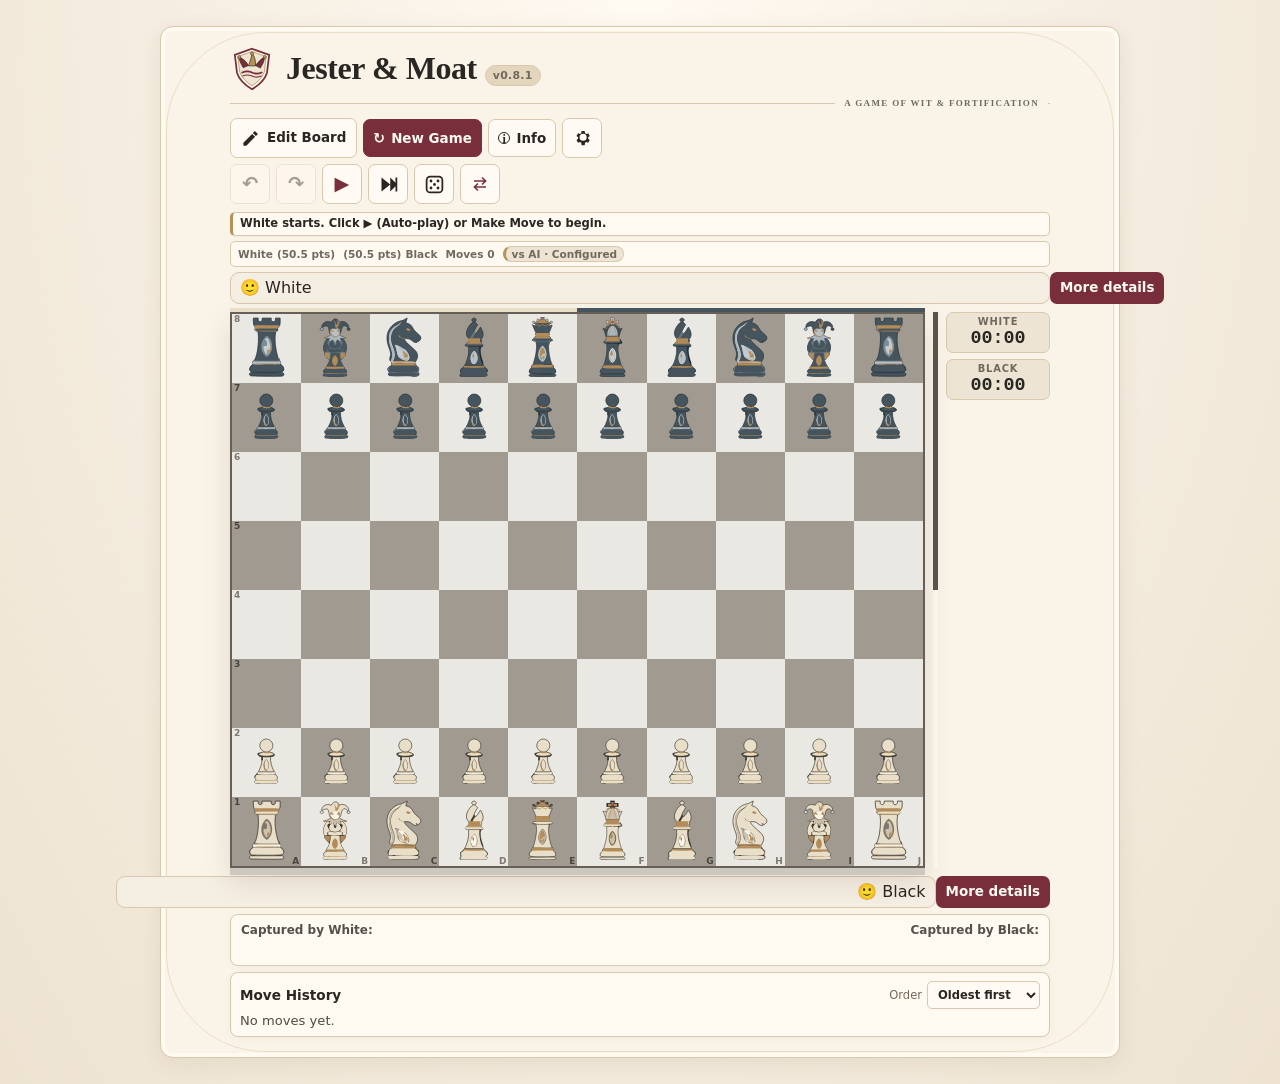
==== index.html @ f8cc6ab7 "Add Party Insight details dialog" ====
<!DOCTYPE html>
<html lang="en">
<head>
<meta charset="UTF-8">
<meta name="viewport" content="width=device-width, initial-scale=1">
<title>Jester & Moat — 10x8 Alpha 0.8.1</title>
<link rel="stylesheet" href="style.css">
<link rel="stylesheet" href="pieces.css">
<link rel="manifest" href="manifest.json">
<link rel="apple-touch-icon" href="apple-touch-icon.png">
<meta name="theme-color" content="#655749">
<style>
/* Mobile drawer/debug layout repair */
.options-drawer { box-sizing: border-box; min-width: 0; }
.options-drawer.open { display: flex; }
.options-drawer .drawer-section { min-width: 0; }
.options-drawer .section-header { min-height: 48px; gap: 8px; }
.options-drawer .section-title { min-width: 0; overflow-wrap: anywhere; }
.options-drawer .section-toggle { flex: 0 0 40px; width: 40px; height: 40px; font-size: 1.1rem; }
.options-drawer .section-content { min-width: 0; overflow: visible; }
.options-drawer .collapsible-section.collapsed .section-content { overflow: hidden; }
.debug-diagnostics-section .section-content { min-width: 0; }
.debug-panel { position: static !important; inset: auto !important; display: flex; flex-direction: column; width: 100%; max-width: 100%; max-height: none; box-sizing: border-box; margin-top: 8px; z-index: auto; }
.debug-panel[hidden] { display: none !important; }
.debug-header { display: flex; flex-wrap: wrap; align-items: center; gap: 8px; min-width: 0; }
.debug-title { flex: 1 1 100%; }
.debug-controls { display: grid; grid-template-columns: repeat(2, minmax(0, 1fr)); gap: 6px; width: 100%; }
.debug-btn { width: 100% !important; min-width: 0; min-height: 40px; height: auto; padding: 8px 10px; white-space: normal; overflow-wrap: anywhere; line-height: 1.2; }
.debug-log { box-sizing: border-box; width: 100%; max-height: 30vh; min-height: 100px; overflow: auto; }
@media (max-width: 768px) {
 .options-drawer { max-height: 72dvh; overflow-y: auto; overscroll-behavior: contain; }
 .options-drawer .collapsible-section:not(.collapsed) .section-content { max-height: none; }
 .debug-controls { grid-template-columns: 1fr; }
 .debug-title { flex-basis: 100%; }
}
</style>
</head>
<body>
<!-- PIECE-SPRITE:HOST — the seven <symbol>s are generated into pieces.svg by generate-piece-sprite.js and injected here before script.js runs. The single-file build inlines them into this div instead. -->
<div id="pieceSprite" aria-hidden="true"><!-- PIECE-SPRITE:INLINE --></div>
<div id="pieceFlatSprite" aria-hidden="true"><!-- PIECE-FLAT-SPRITE:INLINE --></div>
<div id="pieceMinimalSprite" aria-hidden="true"><!-- PIECE-MINIMAL-SPRITE:INLINE --></div>
<div class="app-shell">

<header class="top-header">
  <div class="brand">
    <svg class="game-logo" viewBox="0 0 100 100" role="img" aria-label="Jester and Moat emblem">
      <path d="M50 4 L89 18 L84 59 Q77 80 50 96 Q23 80 16 59 L11 18 Z" fill="#fffaf1" stroke="#792f3b" stroke-width="4"/>
      <path d="M50 10 L82 22 L78 57 Q70 76 50 88 Q30 76 22 57 L18 22 Z" fill="#f0e5d2" stroke="#b49353" stroke-width="1.8"/>
      <path d="M28 58 Q39 53 50 58 T72 58" fill="none" stroke="#792f3b" stroke-width="4" stroke-linecap="round"/>
      <path d="M29 66 Q39 61 50 66 T71 66" fill="none" stroke="#792f3b" stroke-width="2.5" stroke-linecap="round"/>
      <path d="M30 47 Q20 31 21 23 Q34 28 42 42 Z" fill="#792f3b" stroke="#292723" stroke-width="1.5"/>
      <path d="M42 43 Q50 21 50 15 Q59 24 58 43 Z" fill="#b49353" stroke="#292723" stroke-width="1.5"/>
      <path d="M58 42 Q68 28 79 23 Q78 35 69 48 Z" fill="#792f3b" stroke="#292723" stroke-width="1.5"/>
      <circle cx="21" cy="23" r="3.8" fill="#b49353" stroke="#292723" stroke-width="1"/>
      <circle cx="50" cy="15" r="3.8" fill="#b49353" stroke="#292723" stroke-width="1"/>
      <circle cx="79" cy="23" r="3.8" fill="#b49353" stroke="#292723" stroke-width="1"/>
    </svg>
    <h1>Jester & Moat <span class="version-tag">v0.8.1</span></h1>
  </div>
</header>

<div class="controls-section">
 <div class="controls-row">
  <button class="editor-btn" id="editorToggleBtn"><svg class="control-svg" viewBox="0 0 24 24" aria-hidden="true"><path d="M3 17.25V21h3.75L17.81 9.94l-3.75-3.75L3 17.25Zm17.71-10.04a1 1 0 0 0 0-1.41l-2.51-2.51a1 1 0 0 0-1.41 0l-1.83 1.83 3.75 3.75 2-1.66Z"/></svg> Edit Board</button>
  <button class="reset-btn" id="resetBtn"><span class="control-glyph" aria-hidden="true">↻</span> New Game</button>
  <button class="info-btn" id="infoToggleBtn"><span class="control-glyph info-glyph" aria-hidden="true">i</span> Info</button>
  <button class="options-btn icon-only-btn" id="optionsToggleBtn" title="Options" aria-label="Open options"><svg class="control-svg gear-icon" viewBox="0 0 24 24" aria-hidden="true"><path d="M19.14 12.94a7.5 7.5 0 0 0 0-1.88l2.03-1.58-2-3.46-2.39.96a7.35 7.35 0 0 0-1.63-.94L14.79 3h-4l-.36 3.04a7.35 7.35 0 0 0-1.63.94l-2.39-.96-2 3.46 2.03 1.58a7.5 7.5 0 0 0 0 1.88l-2.03 1.58 2 3.46 2.39-.96c.5.4 1.04.71 1.63.94L10.79 21h4l.36-3.04c.59-.23 1.13-.54 1.63-.94l2.39.96 2-3.46-2.03-1.58ZM12.79 15.5a4.5 4.5 0 1 1 0-9 4.5 4.5 0 0 1 0 9Z"/></svg></button>
 </div>
 <div class="controls-row">
  <button class="undo" id="undoBtn" title="Undo" aria-label="Undo move">↶</button>
  <button class="redo" id="redoBtn" title="Redo" aria-label="Redo move">↷</button>
  <button class="confirm-moat-btn" id="confirmMoatBtn" style="display:none;"><span class="control-glyph" aria-hidden="true">✓</span> Confirm Moat</button>
  <button class="auto-icon" id="autoBtn" title="Toggle Auto-Play" aria-label="Start auto-play">▶</button>
  <button class="step" id="stepBtn" title="Step" aria-label="Make one AI move"><svg class="control-svg" viewBox="0 0 24 24" aria-hidden="true"><path d="M4 4v16l10-8L4 4Zm10 0v16l8-8-8-8Zm8 0h-2v16h2V4Z"/></svg></button>
  <button class="random" id="randomBtn" title="Random Midgame" aria-label="Generate random midgame"><svg class="control-svg dice-icon" viewBox="0 0 24 24" aria-hidden="true"><rect x="3" y="3" width="18" height="18" rx="4" fill="none" stroke="currentColor" stroke-width="2"/><circle cx="8" cy="8" r="1.6"/><circle cx="16" cy="8" r="1.6"/><circle cx="12" cy="12" r="1.6"/><circle cx="8" cy="16" r="1.6"/><circle cx="16" cy="16" r="1.6"/></svg></button>
  <button class="side-switch-btn" id="sideSwitchBtn" title="Switch player side and board view" aria-label="Switch player side and board view">
    <svg viewBox="0 0 24 24" aria-hidden="true"><path d="M4 7h13l-3-3 1.4-1.4L21 8l-5.6 5.4L14 12l3-3H4V7Zm16 10H7l3 3-1.4 1.4L3 16l5.6-5.4L10 12l-3 3h13v2Z"/></svg>
  </button>
 </div>
</div>

<div class="status" id="status" aria-live="polite">Loading game…</div>

<!-- Evaluation Bar -->
<div class="eval-bar-container" id="evalBarContainer">
 <div class="eval-side-info" id="evalWhiteInfo">
   <span>White</span> <span id="whitePtsWrapper">(<span id="whiteBoardPoints">0 pts</span>)</span>
 </div>

 <div class="eval-side-info" id="evalBlackInfo" style="justify-content: flex-end;">
   <span id="blackPtsWrapper">(<span id="blackBoardPoints">0 pts</span>)</span> <span>Black</span>
 </div>
 <div class="move-count-summary" aria-live="polite">Moves <strong id="moveCounter">0</strong></div>
 <div class="game-mode-row" id="gameModeRow">
  <span class="game-mode-pill" id="gameModePill" aria-label="Current game mode">vs AI · Medium</span>
 </div>
</div>

<!-- Board Editor Toolbar -->
<div class="editor-panel" id="editorPanel">
 <div class="editor-section-title" style="color:var(--burgundy);font-weight:bold;margin-bottom:4px;">White Pieces:</div>
 <div class="editor-palette white-side" id="whitePalette">
  <button class="palette-btn white-piece" data-tool="w_k">♚</button>
  <button class="palette-btn white-piece" data-tool="w_q">♛</button>
  <button class="palette-btn white-piece" data-tool="w_r">♜</button>
  <button class="palette-btn white-piece" data-tool="w_b">♝</button>
  <button class="palette-btn white-piece" data-tool="w_n">♞</button>
  <button class="palette-btn white-piece" data-tool="w_p">♟</button>
  <button class="palette-btn white-piece" data-tool="w_j">🃏</button>
  <button class="palette-btn" data-tool="w_moat" style="font-size:0.75rem;font-weight:bold;background:#0284c7;color:#fff;">🌊 W-Moat</button>
 </div>
 <div class="editor-section-title" style="color:var(--burgundy);font-weight:bold;margin-top:6px;margin-bottom:4px;">Black Pieces:</div>
 <div class="editor-palette black-side" id="blackPalette">
  <button class="palette-btn black-piece" data-tool="b_k">♚</button>
  <button class="palette-btn black-piece" data-tool="b_q">♛</button>
  <button class="palette-btn black-piece" data-tool="b_r">♜</button>
  <button class="palette-btn black-piece" data-tool="b_b">♝</button>
  <button class="palette-btn black-piece" data-tool="b_n">♞</button>
  <button class="palette-btn black-piece" data-tool="b_p">♟</button>
  <button class="palette-btn black-piece" data-tool="b_j">🃏</button>
  <button class="palette-btn" data-tool="b_moat" style="font-size:0.75rem;font-weight:bold;background:#312e81;color:#fff;">🌊 B-Moat</button>
 </div>
 
 <div class="editor-clocks-row">
  <span class="editor-clocks-heading">Clocks (MM:SS):</span>
  <div class="editor-clock-setting">
   <label for="editorClockW">White:</label>
   <input type="text" id="editorClockW" class="editor-clock-input" placeholder="10:00">
  </div>
  <div class="editor-clock-setting">
   <label for="editorClockB">Black:</label>
   <input type="text" id="editorClockB" class="editor-clock-input" placeholder="10:00">
  </div>
 </div>

 <div class="editor-controls-row">
  <div>
   <button class="palette-btn tool-btn selected" id="eraserToolBtn" data-tool="eraser"><svg class="control-svg" viewBox="0 0 24 24" aria-hidden="true"><path d="m16.24 3.56 4.2 4.2a2 2 0 0 1 0 2.83l-8.49 8.48a2 2 0 0 1-2.82 0l-5.3-5.3a2 2 0 0 1 0-2.83l8.48-8.48a2 2 0 0 1 2.83 0ZM5.24 12.36l5.3 5.3 3.54-3.54-5.3-5.3-3.54 3.54ZM15.2 6.64l-4.99 4.99 5.3 5.3 4.99-4.99-5.3-5.3Z"/></svg> Eraser</button>
   <button class="options-btn" id="clearBoardBtn"><svg class="control-svg" viewBox="0 0 24 24" aria-hidden="true"><path d="m3 17.25 1.41-1.41 3.75 3.75L6.75 21H3v-3.75ZM20.71 5.04 18.96 3.3a1 1 0 0 0-1.41 0L8.4 12.45l5.3 5.3 7.01-7.01a4.03 4.03 0 0 0 0-5.7ZM6.99 13.86l-2.12 2.12 3.18 3.18h12.49v-2H9.29l-2.3-3.3Z"/></svg> Clear</button>
   <button class="options-btn" id="resetDefaultBoardBtn"><svg class="control-svg" viewBox="0 0 24 24" aria-hidden="true"><path d="M12 5V2L7.5 6.5 12 11V8a6 6 0 1 1-5.65 8H3.18A9 9 0 1 0 12 5Z"/></svg> Reset</button>
  </div>
  <div>
   <label style="font-size:0.8rem;font-weight:bold;">Side to move: </label>
   <select id="editorTurnSelect" style="padding:4px 8px;">
    <option value="w" selected>White</option>
    <option value="b">Black</option>
   </select>
   <button class="confirm-moat-btn" id="playPositionBtn" style="margin-left:6px;">▶ Play Position</button>
  </div>
 </div>
</div>

<div class="info-drawer" id="infoDrawer">
 <div class="drawer-section">
  <h3>📖 Rules & Moat</h3>
  <p>After 4 moves each, White and Black place their 1x3 moats in sequence. Sliding pieces stop at the moat, knights jump over. 2 opponent pieces destroy the moat. Re-deploying a moat is available on promotion if destroyed!</p>
 </div>
 <div class="drawer-section controls-guide">
  <h3>Controls Guide</h3>
  <dl class="control-legend">
   <div><dt><span class="legend-glyph" aria-hidden="true">↶</span></dt><dd>Undo the last move</dd></div>
   <div><dt><span class="legend-glyph" aria-hidden="true">✓</span></dt><dd>Confirm moat placement (when prompted)</dd></div>
   <div><dt><span class="legend-glyph" aria-hidden="true">↷</span></dt><dd>Redo an undone move</dd></div>
   <div><dt><span class="legend-glyph" aria-hidden="true">▶ / Ⅱ</span></dt><dd>Start or pause auto-play</dd></div>
   <div><dt><svg class="legend-svg" viewBox="0 0 24 24" aria-hidden="true"><path d="M4 4v16l10-8L4 4Zm10 0v16l8-8-8-8Zm8 0h-2v16h2V4Z"/></svg></dt><dd>Make one AI move</dd></div>
   <div><dt><svg class="legend-svg" viewBox="0 0 24 24" aria-hidden="true"><rect x="3" y="3" width="18" height="18" rx="4" fill="none" stroke="currentColor" stroke-width="2"/><circle cx="8" cy="8" r="1.6"/><circle cx="16" cy="8" r="1.6"/><circle cx="12" cy="12" r="1.6"/><circle cx="8" cy="16" r="1.6"/><circle cx="16" cy="16" r="1.6"/></svg></dt><dd>Generate a random midgame position</dd></div>
   <div><dt><span class="legend-glyph" aria-hidden="true">⇄</span></dt><dd>Switch player side and board view</dd></div>
   <div><dt><svg class="legend-svg" viewBox="0 0 24 24" aria-hidden="true"><path d="M19.14 12.94a7.5 7.5 0 0 0 0-1.88l2.03-1.58-2-3.46-2.39.96a7.35 7.35 0 0 0-1.63-.94L14.79 3h-4l-.36 3.04a7.35 7.35 0 0 0-1.63.94l-2.39-.96-2 3.46 2.03 1.58a7.5 7.5 0 0 0 0 1.88l-2.03 1.58 2 3.46 2.39-.96c.5.4 1.04.71 1.63.94L10.79 21h4l.36-3.04c.59-.23 1.13-.54 1.63-.94l2.39.96 2-3.46-2.03-1.58ZM12.79 15.5a4.5 4.5 0 1 1 0-9 4.5 4.5 0 0 1 0 9Z"/></svg></dt><dd>Open game options</dd></div>
   <div><dt><span class="legend-glyph" aria-hidden="true">✎</span></dt><dd>Open the board editor</dd></div>
   <div><dt><span class="legend-glyph" aria-hidden="true">↻</span></dt><dd>Start a new game</dd></div>
   <div><dt><span class="legend-glyph info-glyph" aria-hidden="true">i</span></dt><dd>Open this information panel</dd></div>
  </dl>
 </div>
 <div class="drawer-section">
  <h3><svg class="save-load-heading-icon" style="display:inline-block;width:1em;height:1em;vertical-align:-0.12em;" viewBox="0 0 24 24" aria-hidden="true" focusable="false"><path d="M5 3.75h12.5L21 7.25v13H3v-16.5h2Z" fill="none" stroke="currentColor" stroke-width="1.8" stroke-linejoin="round"/><path d="M7 4v5h10V4M7 20v-7h10v7" fill="none" stroke="currentColor" stroke-width="1.8" stroke-linejoin="round"/></svg> Save / Load Game (JSON)</h3>
  <div class="save-box">
   <div class="btn-group" style="display:flex;gap:8px;margin-top:6px;">
    <button class="file-btn" id="exportFileBtn"><svg class="control-svg" viewBox="0 0 24 24" aria-hidden="true"><path d="M5 20h14v-2H5v2ZM11 3v10.17l-3.59-3.58L6 11l6 6 6-6-1.41-1.41L13 13.17V3h-2Z"/></svg> Save to File (.json)</button>
    <button class="file-btn" id="importFileBtn"><svg class="control-svg" viewBox="0 0 24 24" aria-hidden="true"><path d="M5 20h14v-2H5v2ZM11 17V6.83L7.41 10.4 6 9l6-6 6 6-1.41 1.41L13 6.83V17h-2Z"/></svg> Load from File</button>
    <input type="file" id="fileInput" accept=".json" style="display:none;">
   </div>
  </div>
 </div>
 <div class="drawer-footer">
  Jester & Moat Chess Variant (10x8) ver. Alpha 0.8.1<br>
  © 2026 Mikael Lagersson (MIT License)
 </div>
</div>

<div class="options-drawer" id="optionsDrawer">
 <div class="drawer-section collapsible-section" data-section="game">
  <div class="section-header">
    <span class="section-title">Game</span>
    <button class="section-toggle" aria-label="Toggle Game section">▾</button>
  </div>
  <div class="section-content">
   <div class="drawer-row">
    <label>Game Mode:</label>
    <select id="modeSelect">
     <option value="pvp">2 Players (Pass & Play)</option>
     <option value="ai" selected>VS AI (uses engine settings)</option>
     <option value="ai_vs_ai">AI vs AI (Simulation)</option>
     <option value="ai_easy" hidden>Legacy VS AI Easy</option>
     <option value="ai_medium" hidden>Legacy VS AI Medium</option>
     <option value="ai_hard" hidden>Legacy VS AI Hard</option>
    </select>
   </div>
   <div class="drawer-row">
    <label>Player Side:</label>
    <select id="playerSideSelect">
     <option value="white" selected>White (Play as White)</option>
     <option value="black">Black (Play as Black)</option>
     <option value="random">Random Side</option>
    </select>
   </div>
   <div class="drawer-row">
    <label>Clock Setting:</label>
    <select id="timeSelect">
     <option value="0" selected>Clock: Untimed</option>
     <option value="180">Clock: 3 min (Blitz)</option>
     <option value="300">Clock: 5 min (Blitz)</option>
     <option value="600">Clock: 10 min (Rapid)</option>
    </select>
   </div>
   <div class="drawer-row">
    <label>Jester Starting Position:</label>
    <select id="jesterPosSelect">
     <option value="edges">Jester on B/I (Flanks)</option>
     <option value="center">Jester on D/G (Center)</option>
    </select>
   </div>
   <div class="drawer-row">
    <label>Auto-Play Speed:</label>
    <select id="speedSelect">
     <option value="3000">Speed: 3.0s (Very Slow)</option>
     <option value="2000">Speed: 2.0s (Slow)</option>
     <option value="1000">Speed: 1.0s (Normal)</option>
     <option value="500" selected>Speed: 0.5s (Fast)</option>
     <option value="250">Speed: 0.25s (Very Fast)</option>
     <option value="100">Speed: 0.1s (Turbo)</option>
    </select>
   </div>
  </div>
 </div>
 <div class="drawer-section collapsible-section" data-section="ai" id="aiEngineSection">
   <div class="section-header">
     <span class="section-title">AI Engines</span>
     <button class="section-toggle" aria-label="Toggle AI Engines section">▾</button>
   </div>
   <div class="section-content">
    <div class="engine-preset-controls">
     <label for="enginePresetSelect">Starting preset:</label>
     <select id="enginePresetSelect">
      <option value="balanced">Balanced · MinMax Medium</option>
      <option value="easy">Easy · MinMax Easy</option>
      <option value="hard">Hard · MinMax Hard</option>
     </select>
     <button type="button" id="applyEnginePresetBtn">Apply preset</button>
     <button type="button" id="resetEngineConfigBtn">Reset defaults</button>
     <small id="enginePresetStatus" aria-live="polite">Balanced · MinMax Medium</small>
    </div>
    <p class="engine-config-help">Choose an engine and strength independently for each side and phase. Advanced settings override the selected strength.</p>
    <div id="engineAssignments" class="engine-config-grid" aria-label="Engine assignments by side and phase"></div>
   </div>
  </div>
  <div class="drawer-section collapsible-section" data-section="display">
  <div class="section-header">
    <span class="section-title">Display</span>
    <button class="section-toggle" aria-label="Toggle Display section">▾</button>
  </div>
  <div class="section-content">
   <div class="drawer-row">
    <label>Eval & Score Display:</label>
    <select id="uiDisplaySelect">
     <option value="full" selected>Full (Clocks, Bar, Name & Pts)</option>
     <option value="bar_pts">Compact (Bar, Name & Pts / No Clocks)</option>
     <option value="bar_only">Minimal Bar Only (No Text)</option>
     <option value="clocks_only">Clocks Only (No Eval Bar)</option>
     <option value="hidden">Hidden All</option>
    </select>
   </div>
   <div class="drawer-row">
    <label for="showModeIndicatorToggle">Show game mode pill:</label>
    <input type="checkbox" id="showModeIndicatorToggle" checked style="width:18px;height:18px;accent-color:var(--burgundy);">
   </div>
   <div class="drawer-row">
    <label for="partyInsightVisibilitySelect">AI side tabs:</label>
    <select id="partyInsightVisibilitySelect">
     <option value="both" selected>Both sides</option>
     <option value="white">White only</option>
     <option value="black">Black only</option>
     <option value="none">Hidden</option>
    </select>
   </div>
   <div class="drawer-row">
    <label for="coordsToggle">Board Coordinates:</label>
    <input type="checkbox" id="coordsToggle" checked style="width:18px;height:18px;accent-color:var(--burgundy);">
   </div>
   <div class="drawer-row">
    <label for="pieceSetSelect">Piece design:</label>
    <select id="pieceSetSelect">
          <option value="mobile">Mobile (Flat)</option>
          <option value="desktop">Desktop (Classic)</option>
          <option value="minimal">Minimal (Newspaper)</option>
        </select>
   </div>
   <div class="drawer-row">
    <label for="piecePaletteSelect">Piece colours:</label>
    <select id="piecePaletteSelect">
     <option value="classic" selected>A · Ivory / Graphite</option>
     <option value="ruby">B · Ruby / Wine</option>
     <option value="forest">C · Forest / Brass</option>
     <option value="monochrome">D · Porcelain / Charcoal</option>
    </select>
   </div>
   <div class="appearance-swatch-grid" role="group" aria-label="Piece colour palette swatches">
    <button type="button" class="appearance-swatch" data-piece-palette-choice="classic" aria-pressed="true" title="A · Ivory / Graphite"><span class="swatch-pair"><span style="background:#e9dfc9"></span><span style="background:#46545d"></span></span><span class="swatch-label">A</span></button>
    <button type="button" class="appearance-swatch" data-piece-palette-choice="ruby" aria-pressed="false" title="B · Ruby / Wine"><span class="swatch-pair"><span style="background:#f0ded4"></span><span style="background:#793843"></span></span><span class="swatch-label">B</span></button>
    <button type="button" class="appearance-swatch" data-piece-palette-choice="forest" aria-pressed="false" title="C · Forest / Brass"><span class="swatch-pair"><span style="background:#eae8d8"></span><span style="background:#355b43"></span></span><span class="swatch-label">C</span></button>
    <button type="button" class="appearance-swatch" data-piece-palette-choice="monochrome" aria-pressed="false" title="D · Porcelain / Charcoal"><span class="swatch-pair"><span style="background:#e5e5e2"></span><span style="background:#3a3d40"></span></span><span class="swatch-label">D</span></button>
   </div>
   <div class="drawer-row">
    <label for="boardStyleSelect">Board style:</label>
    <select id="boardStyleSelect">
     <option value="soft-stone" selected>Soft Stone</option>
     <option value="warm-wood">Warm Wood</option>
     <option value="cool-slate">Cool Slate</option>
     <option value="graphite">Graphite</option>
    </select>
   </div>
   <div class="appearance-swatch-grid" role="group" aria-label="Board colour swatches">
    <button type="button" class="appearance-swatch" data-board-style-choice="soft-stone" aria-pressed="true" title="Soft Stone"><span class="swatch-pair"><span style="background:#eae8e3"></span><span style="background:#a09a90"></span></span><span class="swatch-label">Stone</span></button>
    <button type="button" class="appearance-swatch" data-board-style-choice="warm-wood" aria-pressed="false" title="Warm Wood"><span class="swatch-pair"><span style="background:#ead8b6"></span><span style="background:#a97748"></span></span><span class="swatch-label">Wood</span></button>
    <button type="button" class="appearance-swatch" data-board-style-choice="cool-slate" aria-pressed="false" title="Cool Slate"><span class="swatch-pair"><span style="background:#dce4e9"></span><span style="background:#718493"></span></span><span class="swatch-label">Slate</span></button>
    <button type="button" class="appearance-swatch" data-board-style-choice="graphite" aria-pressed="false" title="Graphite"><span class="swatch-pair"><span style="background:#d9dcdd"></span><span style="background:#747c81"></span></span><span class="swatch-label">Graphite</span></button>
   </div>
   <div class="drawer-row">
    <label for="themeSelect">Theme:</label>
    <select id="themeSelect">
     <option value="auto" selected>Auto (Follow System)</option>
     <option value="light">Light</option>
     <option value="dark">Dark</option>
    </select>
   </div>
   <div class="drawer-row appearance-reset-row">
    <span>Appearance defaults:</span>
    <button class="options-btn" id="resetAppearanceBtn" type="button">Reset appearance</button>
   </div>
  </div>
 </div>
  <div class="drawer-section collapsible-section debug-diagnostics-section collapsed" data-section="debug">
   <div class="section-header" role="button" tabindex="0" aria-expanded="false">
    <span class="section-title">Debug &amp; Diagnostics</span>
    <button class="section-toggle" type="button" aria-label="Toggle Debug & Diagnostics section">▸</button>
   </div>
   <div class="section-content">
    <div class="drawer-row"><label for="debugModeToggle">Debug logging:</label><input type="checkbox" id="debugModeToggle" style="width:22px;height:22px;accent-color:var(--burgundy);"></div>
    <div class="debug-panel" id="debugPanel" hidden>
     <div class="debug-header"><span class="debug-title">Debug Log</span><div class="debug-controls">
      <button class="debug-btn" id="debugClearBtn" type="button" title="Clear log">Clear</button>
      <button class="debug-btn" id="debugDownloadBtn" type="button" title="Download complete log">Download</button>
      <button class="debug-btn" id="debugDownloadEventsBtn" type="button" title="Download filtered event log">Events</button>
      <button class="debug-btn" id="debugToggleBtn" type="button" title="Toggle auto-scroll">Auto-scroll: On</button>
     </div></div><div class="debug-log" id="debugLog"></div>
    </div>
   </div>
  </div>
 </div>

<main>
<div class="board-layout" id="boardLayout">
 <div class="party-insight-panel party-insight-panel-white">
  <button type="button" class="party-insight-tab" data-party-insight-side="white" aria-label="Show White AI information" aria-expanded="false">
   <span class="party-insight-expression" aria-hidden="true">🙂 White</span>
   <span class="party-insight-summary" hidden></span>
  </button>
  <button type="button" class="party-insight-details-button" data-party-insight-details="white" hidden>More details</button>
 </div>
 <div class="board-frame-wrap"><div id="board" role="grid" aria-label="Chess board 10 by 8"></div></div>
 <div class="eval-bar-track board-eval-track" id="boardEvalTrack" role="img" aria-label="Material balance: White at bottom, Black at top">
  <div class="eval-fill-black" id="evalFillBlack" style="height: 50%;"></div>
  <div class="eval-fill-white" id="evalFillWhite" style="height: 50%;"></div>
 </div>
 <!-- Clock indicators sit beside the board on wider screens; mobile CSS keeps the board full-width. -->
 <div class="clock-container" id="clockContainerEl" aria-label="Player clocks">
  <div class="clock-box" id="clockBoxW">
   <span class="clock-label">White</span>
   <span class="clock-time" id="clockW">00:00</span>
  </div>
  <div class="clock-box" id="clockBoxB">
   <span class="clock-label">Black</span>
   <span class="clock-time" id="clockB">00:00</span>
  </div>
 </div>
 <div class="party-insight-panel party-insight-panel-black">
  <button type="button" class="party-insight-tab" data-party-insight-side="black" aria-label="Show Black AI information" aria-expanded="false">
   <span class="party-insight-expression" aria-hidden="true">🙂 Black</span>
   <span class="party-insight-summary" hidden></span>
  </button>
  <button type="button" class="party-insight-details-button" data-party-insight-details="black" hidden>More details</button>
 </div>
</div>

<dialog id="partyInsightDetailsDialog" class="party-insight-details-dialog" aria-labelledby="partyInsightDetailsTitle">
 <div class="party-insight-details-content" id="partyInsightDetailsContent"></div>
 <div class="party-insight-dialog-actions">
  <button type="button" class="secondary-btn" onclick="document.getElementById('partyInsightDetailsDialog').close()">Close</button>
 </div>
</dialog>

<div class="dashboard">
 <div class="captured-container">
  <span style="font-size:0.75rem;opacity:0.8;font-weight:bold;">Captured by White:</span>
  <div id="capturedByWhite" class="captured-box"></div>
 </div>
 <div class="captured-container" style="align-items:flex-end;">
  <span style="font-size:0.75rem;opacity:0.8;font-weight:bold;">Captured by Black:</span>
  <div id="capturedByBlack" class="captured-box"></div>
 </div>
</div>

<div class="history-box">
 <div class="history-heading">
  <strong>Move History</strong>
  <label class="history-order-control">Order
   <select id="historyOrderSelect" aria-label="Move history order">
    <option value="oldest">Oldest first</option>
    <option value="newest">Newest first</option>
   </select>
  </label>
 </div>
 <div id="history">No moves yet.</div>
</div>
</main>

<div class="modal-overlay" id="promotionModal">
 <div class="modal-content">
  <h3>Choose Pawn Promotion</h3>
  <div class="promotion-choices" id="promotionChoices"></div>
 </div>
</div>

<div class="overlay" id="gameOverOverlay" hidden>
 <div class="overlay-card">
  <h2 id="overlayTitle">Game Over</h2>
  <p id="overlayText"></p>
  <div class="overlay-btns">
   <button class="reset-btn" id="overlayNewBtn">🔄 New Game</button>
   <button class="info-btn" id="overlayCloseBtn">👁 Review Board</button>
  </div>
 </div>
</div>

</div><!-- /.app-shell -->


</div>

<!-- GAME-BOOT:BEGIN — build.js swaps this block for an inline script in the single-file build. -->
<script>
(function () {
  function loadScript(src) {
    return new Promise(function (resolve) {
      var script = document.createElement("script");
      script.src = src;
      script.onload = function () { resolve(true); };
      script.onerror = function () { console.error("Optional runtime module failed to load:", src); resolve(false); };
      document.body.appendChild(script);
    });
  }
  function loadEvolutionaryRuntime(startGame) {
    fetch("engines/evolutionary-default-v1.json")
      .then(function (response) { return response.ok ? response.json() : Promise.reject(response.status); })
      .then(function (parameterPackage) {
        window.EVOLUTIONARY_DEFAULT_PACKAGE = parameterPackage;
        return loadScript("scripts/evolutionary-features.js");
      })
      .then(function (loaded) {
        if (!loaded) throw new Error("Evolutionary feature module unavailable.");
        return loadScript("scripts/evolutionary-search.js");
      })
      .then(function (loaded) {
        if (!loaded) throw new Error("Evolutionary search module unavailable.");
        return loadScript("engines/evolutionary-engine.js");
      })
      .then(function (loaded) {
        if (!loaded) console.warn("Evolutionary engine unavailable; continuing with other engines.");
      })
      .catch(function (error) {
        console.warn("Evolutionary engine could not be loaded; continuing with other engines.", error);
      })
      .then(startGame);
  }
  function boot() {
    function startGame() {
      var script = document.createElement("script");
      script.src = "script.js";
      document.body.appendChild(script);
    }
    function startWithOptionalEvolutionary() { loadEvolutionaryRuntime(startGame); }
    if (typeof MinMaxSearchCoreFactory === "function") {
      if (typeof EvolutionaryEngineFactory === "function" && globalThis.EVOLUTIONARY_DEFAULT_PACKAGE) {
        startGame();
      } else {
        startWithOptionalEvolutionary();
      }
      return;
    }
    var minmaxScript = document.createElement("script");
    minmaxScript.src = "engines/minmax-engine.js";
    minmaxScript.onload = startWithOptionalEvolutionary;
    minmaxScript.onerror = function () { console.error("MinMax engine failed to load."); startWithOptionalEvolutionary(); };
    document.body.appendChild(minmaxScript);
  }
  // The single-file build inlines the symbols above, so it boots straight away.
  if (document.getElementById("p-rook") && document.getElementById("flat-p-rook") && document.getElementById("min-p-rook")) { boot(); return; }
  Promise.all([
    fetch("pieces.svg").then(function (response) { return response.ok ? response.text() : Promise.reject(response.status); }),
    fetch("pieces-flat.svg").then(function (response) { return response.ok ? response.text() : Promise.reject(response.status); }),
    fetch("pieces-minimal.svg").then(function (response) { return response.ok ? response.text() : Promise.reject(response.status); })
  ])
    .then(function (sprites) {
      document.getElementById("pieceSprite").innerHTML = sprites[0];
      document.getElementById("pieceFlatSprite").innerHTML = sprites[1];
      const minEl = document.getElementById("pieceMinimalSprite");
      if (minEl) minEl.innerHTML = sprites[2];
      var mctsScript = document.createElement("script");
      mctsScript.src = "engines/mcts-engine.js";
      mctsScript.onload = boot;
      mctsScript.onerror = function () { console.error('MCTS engine failed to load; starting with MinMax fallback.'); boot(); };
      document.body.appendChild(mctsScript);
    })
    .catch(function (error) {
      console.error("Piece sprite failed to load:", error);
      boot();
    });
})();
</script>
<!-- GAME-BOOT:END -->

<script src="scripts/eruda-loader.js"></script>

<script>
if ('serviceWorker' in navigator) {
  window.addEventListener('load', function () {
    navigator.serviceWorker.register('sw.js').catch(function (e) {
      console.warn('SW registration failed:', e);
    });
  });
}
</script>
</body>
</html>
---- style.css ----
* {
    box-sizing: border-box;
    margin: 0;
    padding: 0;
    user-select: none;
  }

  /* === Warm Walnut & Ivory Theme === */
  :root {
    color-scheme: light;
    --paper: #f4ecdf;
    --paper-deep: #e4d5bd;
    --paper-panel: #fffaf3;
    --ink: #292723;
    --muted-ink: #71695d;
    --burgundy: #792f3b;
    --burgundy-dark: #60232d;
    --gold: #b49353;
    --line: #d8c8ad;
    /* === Board: "Soft Stone" ===
       Chosen from the soft palette round. The board deliberately carries its own
       scheme instead of the page's warm walnut, and is softer than it: square
       separation 2.28:1 (was 4.89:1), saturation 14% (was 62%). Every board
       colour lives here so the whole palette is one block; html.theme-dark below
       re-declares the same names for the dark page. */
    --square-light: #eae8e3;
    --square-dark: #a09a90;
    --board-frame: #79736a;
    --board-bg: #655f57;
    --board-edge: #ccc7bf;
    --coord-light: #6a645b;
    --coord-dark: #3a352f;
    --moat-w: #b9cbd6;
    --moat-w-edge: #47687b;
    --moat-b: #d4b7bc;
    --moat-b-edge: #7b4d55;
    /* The W/B tag on each moat square. The chip is the moat's own EDGE colour, so
       the tag echoes the border; only the ink flips with the theme, because white
       ink on the pale dark-mode edge measured 1.47:1 - invisible. Here: white on
       #47687b is 5.94:1, and 6.92:1 for Black. */
    --moat-w-ink: #ffffff;
    --moat-b-ink: #ffffff;
    /* Highlights. The selected square is two-tone: a soft amber fill plus a dark
       bronze ring. A single flat fill cannot clear a visible contrast against
       BOTH a pale square and a mid-tone dark one - the usable luminance band is
       about a fiftieth of the range - so the RING carries the contrast. */
    --board-sel-fill: #dcc27c;
    --board-sel-ring: #6f5224;
    --board-last-ring: #7d5f28;
    --board-move-dot: #6b4c60;
    --dot-halo: #f7f1e7;
    --check-ink: #a8403d;
    /* Base dimensions for non-board piece surfaces. */
    --piece-h: 92%;
    --piece-w: 92%;
    --piece-accent-gold: #c9993f;
    --piece-queen-gem: #792f3b;
    --piece-w-outline: #161615;
    --piece-b-outline: #5b4c60;
    /* Board-only: how far a piece sits above its centred position. Every symbol
       puts its base ~0.9% of a square above the square's bottom edge (measured
       across all 14: 0.92-0.94%, spread 0.02pp), so the artwork reads as
       standing on the bottom edge. This one knob lifts every board square by
       the same amount; the captured tray, promotion modal and editor palette
       keep their own placement. Raise/lower to taste - 2% is subtle, 4% more
       pronounced.

       Ceiling: the king's ink already fills 98.1% of its box, so the crown has
       only ~1% of a square of clearance above the square. Past ~1% the top-row
       king leaves #board's padding box and the board's overflow:hidden trims
       the tip. At 2% that trim is 0.35px on a phone board and 0.70px on a
       desktop one - below the threshold where it reads as a cut. There is no
       value that lifts noticeably and still leaves the crown untouched. */
    --piece-lift: 2%;
    /* One soft cast shadow under every drawn piece, on every surface. Keep it
       short: the artwork's base sits only ~1% of a square above the square's
       bottom edge, so a long shadow presses a dark band into that gap - which
       is what makes a piece read as sitting on the edge - and spills onto the
       square below. Reach is roughly offset + blur and does NOT scale with the
       board: a phone square is only ~34px. Measured on the phone board (390px,
       34px squares, check-piece-placement.cjs): the old 0 1px 2px
       rgba(0,0,0,0.30) darkened the gap under the base by 12% and put 3.8% of
       that darkening onto the next square; this value gives 4.6% and 0.2%. */
    --piece-shadow: 0 0.5px 0.5px rgba(0,0,0,0.25);
    /* PIECE-COLOURS:root:BEGIN — piece palette, light theme. Hand-maintained:
       no script generates this block. */
    --piece-w-body: #e7dcbd;
    --piece-w-ink: #161615;
    --piece-w-gloss: #f3eee6;
    --piece-w-shade-948: color-mix(in srgb, var(--piece-w-body) 94.8%, var(--piece-w-ink));
    --piece-w-shade-844: color-mix(in srgb, var(--piece-w-body) 84.4%, var(--piece-w-ink));
    --piece-w-shade-552: color-mix(in srgb, var(--piece-w-body) 55.2%, var(--piece-w-ink));
    --piece-w-shade-434: color-mix(in srgb, var(--piece-w-body) 43.4%, var(--piece-w-ink));
    --piece-w-exact-1: #332f25;
    --piece-w-exact-2: #5c5747;
    --piece-w-tone: #cbc5bd;
    --piece-accent-gold: #c9993f;
    --piece-queen-gem: #792f3b;
    --piece-w-outline: #161615;
    --piece-b-outline: #5b4c60;
    --piece-b-accent: #5a4a5b;
    --piece-b-slit: #f5f0e8;
    --piece-j-flat-accent: #7b68a0;
    --piece-b-body: #434541;
    --piece-b-ink: #161615;
    --piece-b-gloss: #cbc5bd;
    --piece-b-shade-456: color-mix(in srgb, var(--piece-b-body) 45.6%, var(--piece-b-ink));
    --piece-b-gloss-546: color-mix(in srgb, var(--piece-b-gloss) 54.6%, var(--piece-b-body));
    --piece-b-gloss-450: color-mix(in srgb, var(--piece-b-gloss) 45%, var(--piece-b-body));
    --piece-b-gloss-49: color-mix(in srgb, var(--piece-b-gloss) 4.9%, var(--piece-b-body));
    --piece-b-exact-1: #9b9b99;
    --piece-b-tone: #332f25;
    --piece-b-exact-2: #8d8c8b;
    --piece-b-exact-3: #888374;
    --piece-b-exact-4: #b1b0af;
    --piece-b-exact-5: #989897;
/* PIECE-COLOURS:root:END */
  }

  html { background: var(--paper); }
  html[data-board-style="warm-wood"] {
    --square-light: #ead8b6;
    --square-dark: #a97748;
    --board-frame: #76502f;
    --board-bg: #53361f;
    --board-edge: #d2b083;
    --coord-light: #61432c;
    --coord-dark: #f5e8d1;
    --moat-w: #b9d0d6;
    --moat-w-edge: #426c78;
    --moat-b: #d8b8bd;
    --moat-b-edge: #7a4651;
    --board-sel-fill: #e0bd67;
    --board-sel-ring: #694116;
    --board-last-ring: #784c1e;
    --board-move-dot: #70513b;
  }
  html[data-board-style="cool-slate"] {
    --square-light: #dce4e9;
    --square-dark: #718493;
    --board-frame: #465762;
    --board-bg: #34444f;
    --board-edge: #aab8c1;
    --coord-light: #405560;
    --coord-dark: #f3f6f8;
    --moat-w: #bdd7e2;
    --moat-w-edge: #426a7a;
    --moat-b: #ddc6d6;
    --moat-b-edge: #765368;
    --board-sel-fill: #d4b85e;
    --board-sel-ring: #48515a;
    --board-last-ring: #4d5f6b;
    --board-move-dot: #536d7a;
  }
  body {
    background: radial-gradient(ellipse at top, #fffaf2 0%, var(--paper) 58%, #eee3d1 100%);
    color: var(--ink);
    padding: clamp(10px, 2.4vw, 26px);
    font-family: Inter, ui-sans-serif, system-ui, -apple-system, "Segoe UI", sans-serif;
    display: flex;
    flex-direction: column;
    align-items: center;
    min-height: 100vh;
  }

  .app-shell {
    width: min(100%, 960px);
    position: relative;
    padding: clamp(10px, 1.8vw, 20px);
    border: 1px solid var(--line);
    border-radius: 13px;
    background: #faf4e8;
    box-shadow: 0 5px 22px #4b341014, inset 0 0 0 4px #fffaf0;
    display: flex;
    flex-direction: column;
    align-items: center;
  }

  .app-shell::before {
    content: "";
    position: absolute;
    inset: 5px;
    border: 1px solid #b493533d;
    border-radius: 99px;
    pointer-events: none;
  }

  /* --- Top Header --- */
  .top-header {
    width: min(100%, 820px);
    display: flex;
    align-items: center;
    justify-content: flex-start;
    padding: 0 0 12px;
    margin-bottom: 4px;
    border-bottom: 1px solid var(--line);
    position: relative;
  }

  .top-header::after {
    content: "A GAME OF WIT & FORTIFICATION";
    position: absolute; right: 2px; bottom: -7px;
    padding: 0 9px; background: #faf4e8;
    color: var(--muted-ink); font: 700 9px/1.4 Georgia, serif;
    letter-spacing: 1.35px;
  }

  .brand { display: flex; align-items: center; gap: 12px; }
  .game-logo { width: 44px; height: 44px; flex: 0 0 auto; }

  h1 {
    font: 700 clamp(1.35rem, 4vw, 2rem)/1.05 Georgia, "Times New Roman", serif;
    letter-spacing: -.45px; color: var(--ink); display: flex; align-items: baseline; gap: 8px; flex-wrap: wrap;
  }

  .version-tag {
    color: var(--muted-ink); font: 600 .68rem/1.2 system-ui, sans-serif;
    letter-spacing: .3px; background: var(--paper-deep); border: 1px solid var(--line);
    border-radius: 99px; padding: 3px 7px;
  }

  .game-mode-row {
    display: flex;
    flex: 0 1 auto;
    justify-content: flex-start;
    align-items: center;
    margin: 0;
    padding: 0;
  }

  .game-mode-row[hidden] { display: none !important; }

  .game-mode-pill {
    display: block;
    width: auto;
    box-sizing: border-box;
    text-align: center;
    /* Keep the full-width pill readable while adding virtually no height. */
    padding: 1px 6px;
    border: 1px solid var(--line);
    border-left: 3px solid var(--gold);
    border-radius: 999px;
    background: #eee4d4;
    color: var(--muted-ink);
    font-size: .66rem;
    line-height: 1.15;
    font-weight: 700;
  }

  .theme-dark .game-mode-pill {
    background: #2b2926;
    border-color: var(--line);
    border-left-color: var(--gold);
    color: var(--muted-ink);
  }

  /* --- Controls --- */
  .controls-section {
    width: min(100%, 820px);
    display: flex;
    flex-direction: column;
    gap: 6px;
    margin: 10px auto 8px;
  }

  .controls-row { display: flex; gap: 6px; flex-wrap: wrap; justify-content: flex-start; }

  button, select, input { font-family: inherit; }

  button, select {
    background: var(--burgundy);
    color: #fffaf1;
    border: 1px solid transparent;
    border-radius: 7px;
    padding: 6px 9px;
    min-height: 32px;
    font-size: .84rem;
    font-weight: 700;
    cursor: pointer;
    display: inline-flex;
    align-items: center;
    justify-content: center;
    gap: 4px;
    flex: 1;
    min-width: 0;
    box-shadow: none;
    transition: background-color .12s ease, border-color .12s ease, color .12s ease, filter .12s ease;
  }

  button { flex: 0 0 auto; }
  button:hover:not(:disabled), select:hover { filter: brightness(.97); }
  button:active:not(:disabled) { filter: brightness(.92); transform: none; }
  button:disabled { opacity: .42; cursor: not-allowed; transform: none; box-shadow: none; }
  button:disabled:hover { filter: none; }
  button:focus-visible, select:focus-visible, input:focus-visible {
    outline: 2px solid var(--gold);
    outline-offset: 2px;
  }

  button.undo, button.redo, button.auto-icon, button.step, button.random,
  button.options-btn, button.info-btn, button.reset-btn, button.editor-btn,
  button.confirm-moat-btn, button.file-btn, button.side-switch-btn {
    background: var(--paper-panel); color: var(--ink); border: 1px solid var(--line);
  }

  button.undo:hover, button.redo:hover, button.auto-icon:hover, button.step:hover,
  button.random:hover, button.options-btn:hover, button.info-btn:hover, button.side-switch-btn:hover,
  button.editor-btn:hover, button.file-btn:hover { background: var(--paper-deep); }

  button.reset-btn { background: var(--burgundy); color: #fffaf1; border-color: var(--burgundy); }
  button.reset-btn:hover { background: var(--burgundy-dark); }
  button.confirm-moat-btn { background: #e7d7b7; border-color: var(--gold); color: #49391f; font-weight: 700; }
  button.confirm-moat-btn:hover { background: #ddc99f; }
  button.auto-icon { color: var(--burgundy); font-size: 1.05rem; }
  
  /* Clean Side / Switch button without text overflow */
  button.side-switch-btn {
    background: var(--paper-panel);
    color: var(--burgundy);
    border: 1px solid var(--line);
    padding: 6px 8px;
    flex: 0 0 42px;
    min-width: 42px;
    display: inline-flex;
    align-items: center;
    justify-content: center;
  }
  button.side-switch-btn svg {
    width: 18px;
    height: 18px;
    fill: var(--burgundy);
  }

  .status {
    width: min(100%, 820px);
    background: #fffaf1; color: var(--ink);
    border: 1px solid var(--line); border-left: 3px solid var(--gold);
    border-radius: 5px; padding: 4px 7px; margin-bottom: 5px;
    font-size: .72rem; line-height: 1.2; font-weight: 700; box-shadow: 0 1px 3px #4b34100a;
  }

  /* --- Clock UI --- */
  .board-layout {
    width: min(100%, 820px);
    position: relative;
    display: grid;
    grid-template-columns: minmax(0, 1fr) 5px 104px;
    align-items: stretch;
    gap: 8px;
  }
  .board-frame-wrap {
    grid-column: 1;
    grid-row: 1;
    position: relative;
    min-width: 0;
    width: 100%;
  }
  .board-frame-wrap::before {
    content: "";
    position: absolute;
    top: -4px;
    left: 0;
    right: 0;
    height: 4px;
    background: linear-gradient(to right, var(--piece-w-body) 0 var(--white-strength, 50%), var(--piece-b-body) var(--white-strength, 50%) 100%);
    pointer-events: none;
    z-index: 2;
  }
  .board-frame-wrap #board { min-width: 0; }
  .board-eval-track {
    display: none;
    grid-column: 2;
    grid-row: 1;
    display: none;
    flex-direction: column;
    width: 5px;
    min-width: 5px;
    height: 100%;
    min-height: 0;
    align-self: stretch;
    border: 0;
    border-radius: 0;
    padding: 0;
    margin: 0;
    background: #5b554d;
    overflow: hidden;
  }
  .board-eval-track .eval-fill-black,
  .board-eval-track .eval-fill-white {
    width: 100%;
    flex: 0 0 auto;
    transition: height 0.3s ease;
  }

  .clock-container {
    grid-column: 3;
    grid-row: 1;
    width: 104px;
    display: flex;
    flex-direction: column;
    gap: 6px;
    margin: 0;
  }

  .clock-box {
    flex: 0 0 auto; background: #eee4d4; border: 1px solid var(--line); border-radius: 7px;
    padding: 3px 6px; color: var(--ink); min-height: 32px; display: flex; flex-direction: column; align-items: center; justify-content: center; gap: 1px;
  }

  .clock-box.active {
    background: #fffaf1; border: 2px solid var(--burgundy); padding: 2px 5px; box-shadow: none;
  }

  .clock-label { color: var(--muted-ink); font-size: .62rem; font-weight: 700; letter-spacing: .8px; text-transform: uppercase; }
  .clock-time { color: var(--ink); font-size: clamp(.95rem, 2.6vw, 1.15rem); font-weight: 800; font-family: monospace; font-variant-numeric: tabular-nums; }
  .clock-box.active .clock-time { color: var(--burgundy); }

  /* --- Evaluation Bar --- */
  .eval-bar-container {
    width: min(100%, 820px);
    width: min(100%, 820px);
    background: #fffaf1; border: 1px solid var(--line); border-radius: 5px;
    margin-bottom: 5px; padding: 4px 7px; display: flex; align-items: center; gap: 8px; flex-wrap: wrap;
  }

  .eval-side-info { font-size: 0.66rem; font-weight: 700; color: var(--muted-ink); display: flex; gap: 4px; align-items: center; white-space: nowrap; }
  .eval-bar-track { display: flex; flex: 1; min-width: 24px; height: 10px; background: #c9bdab; border: 1px solid #b9aa94; border-radius: 5px; overflow: hidden; }
  .move-count-summary { flex: 0 0 auto; white-space: nowrap; font-size: .66rem; font-weight: 700; color: var(--muted-ink); }
  .eval-fill-white { background: #fffaf1; height: 100%; transition: width 0.3s ease; }
  .eval-fill-black { background: #5b554d; height: 100%; transition: width 0.3s ease; }

  /* Board-side evaluation strip overrides the legacy horizontal-bar dimensions. */
  .board-layout .board-eval-track {
    display: flex;
    flex-direction: column;
    align-self: stretch;
    width: 5px;
    min-width: 5px;
    height: auto;
    min-height: 100%;
    padding: 0;
    margin: 0;
    border: 0;
    border-radius: 0;
    flex: none;
    overflow: hidden;
  }
  .board-layout .board-eval-track .eval-fill-black,
  .board-layout .board-eval-track .eval-fill-white {
    display: block;
    width: 100%;
    min-height: 0;
    flex: 0 0 auto;
    transition: height 0.3s ease;
  }

  /* --- Drawers & Board Editor --- */
  .options-drawer, .info-drawer, .editor-panel {
    display: none; width: min(100%, 820px); background: #fffaf1; border: 1px solid var(--line);
    border-radius: 9px; color: var(--ink); box-shadow: 0 3px 10px #4b34100a; padding: 12px; margin-bottom: 8px;
    gap: 10px; flex-direction: column; font-size: 0.88rem;
  }

  .options-drawer.open, .info-drawer.open, .editor-panel.active { display: flex; }
  .drawer-row { display: flex; gap: 8px; flex-wrap: wrap; align-items: center; justify-content: space-between; }
  .drawer-row label { font-size: .8rem; font-weight: 600; color: var(--muted-ink); }
  .drawer-row select { background: #fffaf1; color: var(--ink); border-color: var(--line); box-shadow: none; }
  .appearance-swatch-grid { display: grid; grid-template-columns: repeat(4, minmax(0, 1fr)); gap: 6px; width: 100%; }
  .appearance-swatch { display: flex; flex-direction: column; align-items: center; justify-content: center; gap: 3px; padding: 5px 2px; min-height: 44px; min-width: 0; background: var(--paper-panel); color: var(--ink); border: 1px solid var(--line); border-radius: 6px; font-size: .68rem; flex: 1 1 0; }
  .appearance-swatch.selected { border-color: var(--burgundy); box-shadow: inset 0 0 0 1px var(--burgundy); }
  .appearance-swatch .swatch-pair { display: flex; gap: 3px; }
  .appearance-swatch .swatch-pair span { display: block; width: 17px; height: 17px; border: 1px solid #0003; border-radius: 3px; }
  .appearance-swatch .swatch-label { line-height: 1.1; }
  .appearance-reset-row { justify-content: flex-end; font-size: .8rem; color: var(--muted-ink); }
  .drawer-section h3 { font-size: 0.85rem; color: var(--burgundy); margin-bottom: 4px; text-transform: uppercase; font-weight: 700; }
  .drawer-section p { font-size: 0.83rem; line-height: 1.4; color: #514b42; }
  .drawer-footer { border-top: 1px solid var(--line); padding-top: 8px; font-size: 0.72rem; color: var(--muted-ink); text-align: center; }

  .editor-panel { border: 1px solid var(--gold); }
  .editor-palette { display: flex; gap: 4px; flex-wrap: wrap; align-items: center; justify-content: center; padding: 6px; border-radius: 6px; }
  .editor-palette.white-side { background: #f0e5d2; }
  .editor-palette.black-side { background: #35312d; }

  .palette-btn {
    border: 2px solid transparent; padding: 4px 7px; border-radius: 6px; cursor: pointer;
    display: inline-flex; align-items: center; justify-content: center; min-width: 36px; min-height: 36px;
  }
  .palette-btn.white-piece { background: #fffaf1; font-size: 1.4rem; color: #f7f2e5; -webkit-text-stroke: 1px #2a241e; }
  .palette-btn.black-piece { background: #35312d; color: #24211d; font-size: 1.4rem; -webkit-text-stroke: 0.6px #f0e5d2; }\n  /* Keep the SVG silhouettes distinct from the dark editor swatch. */\n  .palette-btn.black-piece .piece { filter: drop-shadow(0 0 1.25px #f0e5d2) drop-shadow(0 0 1px #171411); }
  .palette-btn.tool-btn { background: #eee4d4; color: var(--ink); font-size: 0.82rem; font-weight: 600; }
  .palette-btn.selected { border-color: var(--burgundy); box-shadow: 0 0 0 2px #792f3b20; }

  .editor-controls-row { display: flex; gap: 8px; flex-wrap: wrap; justify-content: space-between; align-items: center; }
  .editor-clocks-row { display: flex; flex-direction: column; gap: 8px; align-items: stretch; background: #f0e5d2; padding: 8px 12px; border-radius: 6px; }
  .editor-clocks-heading { font-size: 0.8rem; font-weight: bold; color: var(--burgundy); }
  .editor-clock-setting { display: flex; align-items: center; gap: 12px; }
  .editor-clock-setting label { width: 54px; flex: 0 0 54px; font-size: 0.8rem; font-weight: bold; }

  .editor-clock-input { width: 70px; background: #fffaf1; color: var(--ink); border: 1px solid var(--line); padding: 4px 6px; border-radius: 4px; text-align: center; font-family: monospace; font-weight: bold; }

  /* --- Board --- */
  main { width: min(100%, 820px); }

  .party-insight-panel {
    grid-column: 1 / -1;
    min-width: 0;
    display: flex;
  }
  .party-insight-panel.is-hidden {
    display: none;
  }
  .party-insight-panel-white { grid-row: 1; justify-content: flex-start; }
  .party-insight-panel-black { grid-row: 3; justify-content: flex-end; }
  .party-insight-tab {
    display: flex; align-items: center; justify-content: flex-start; gap: 8px;
    width: 100%; min-height: 30px; padding: 4px 9px;
    border: 1px solid var(--line); border-radius: 9px;
    background: var(--panel, #f5eee2); color: var(--ink);
    text-align: left; font: inherit; font-size: .78rem; line-height: 1.25; cursor: pointer;
  }
  .party-insight-panel-black .party-insight-tab { justify-content: flex-end; text-align: right; }
  .party-insight-expression { font-size: 1rem; flex: 0 0 auto; }
  .party-insight-summary { min-width: 0; overflow-wrap: anywhere; }
  .party-insight-tab[aria-expanded="true"] { border-color: var(--gold); }
  .party-insight-tab:focus-visible { outline: 2px solid var(--burgundy); outline-offset: 2px; }
  .board-frame-wrap { grid-row: 2; }
  .board-eval-track, .clock-container { grid-row: 2; }

  #board {
    display: grid;
    grid-template-columns: repeat(10, minmax(0, 1fr));
    grid-template-rows: repeat(8, minmax(0, 1fr));
    width: 100%;
    max-width: 700px;
    aspect-ratio: 10/8;
    border: 2px solid var(--board-bg);
    background: var(--board-bg);
    box-shadow: 0 7px 0 var(--board-edge), 0 12px 28px #44301c24;
    border-radius: 0;
    position: relative;
    overflow: hidden;
  }



  #board.flipped { transform: rotate(180deg); }
  #board.flipped .square > *, #board.flipped .square .coord { transform: rotate(180deg); }
  /* v0.4.6 fix: moat W/B letter badges live on .square::before (pseudo-
     element, not a child node), so the counter-rotation above never
     caught them — they appeared upside down on a flipped board. */
  #board.flipped .square::before { transform: rotate(180deg); }

  .square {
    display: flex;
    align-items: center;
    justify-content: center;
    position: relative;
    cursor: pointer;
  }

  .light { background: var(--square-light); color: var(--ink); }
  .dark { background: var(--square-dark); color: var(--ink); }
  .square.selected { background: var(--sel-fill) !important; box-shadow: inset 0 0 0 3px var(--sel-ring) !important; }
  .square.valid::after { content: ""; position: absolute; width: 10%; height: 10%; border-radius: 50%; background: var(--move-dot); box-shadow: 0 0 0 2px var(--dot-halo), 0 1px 3px rgba(0,0,0,0.35); }
  .square.capture { outline: none; }
  .square.last-move { box-shadow: inset 0 0 0 3px var(--last-ring), inset 0 0 10px color-mix(in srgb, var(--last-ring) 25%, transparent) !important; }

  /* Moats */
  /* Moats: a pale fill with a genuinely dark edge. The EDGE is what identifies a
     moat - the fill alone cannot separate from a mid-tone dark square without
     making the moat more saturated than the rest of a soft board. */
  .square.moat-w { background: color-mix(in srgb, var(--moat-w) 74%, var(--piece-moat-w-accent, var(--moat-w-edge)) 26%) !important; border: 1px solid color-mix(in srgb, var(--moat-w-edge) 58%, var(--piece-moat-w-accent, var(--moat-w-edge)) 42%); box-shadow: inset 0 0 0 1px var(--dot-halo); }
  .square.moat-w::before { content: "W"; position: absolute; top: 1px; right: 2px; font-size: clamp(8px, 2.2vw, 10px); line-height: 1.3; color: var(--moat-w-ink); background: color-mix(in srgb, var(--moat-w-edge) 55%, var(--piece-moat-w-accent, var(--moat-w-edge)) 45%); border-radius: 3px; padding: 0 3px; font-weight: 800; }

  .square.moat-b { background: color-mix(in srgb, var(--moat-b) 74%, var(--piece-moat-b-accent, var(--moat-b-edge)) 26%) !important; border: 1px solid color-mix(in srgb, var(--moat-b-edge) 58%, var(--piece-moat-b-accent, var(--moat-b-edge)) 42%); box-shadow: inset 0 0 0 1px var(--dot-halo); }
  .square.moat-b::before { content: "B"; position: absolute; top: 1px; right: 2px; font-size: clamp(8px, 2.2vw, 10px); line-height: 1.3; color: var(--moat-b-ink); background: color-mix(in srgb, var(--moat-b-edge) 55%, var(--piece-moat-b-accent, var(--moat-b-edge)) 45%); border-radius: 3px; padding: 0 3px; font-weight: 800; }

  .square.moat-preview-w { background: color-mix(in srgb, var(--moat-w) 35%, transparent) !important; border: 2px dashed color-mix(in srgb, var(--moat-w-edge) 58%, var(--piece-moat-w-accent, var(--moat-w-edge)) 42%); }
  .square.moat-preview-b { background: color-mix(in srgb, var(--moat-b) 35%, transparent) !important; border: 2px dashed color-mix(in srgb, var(--moat-b-edge) 58%, var(--piece-moat-b-accent, var(--moat-b-edge)) 42%); }

  /* Coordinate colour follows the SQUARE it sits on. One dark ink on both square
     colours left alternate coordinates invisible on the dark squares - found by
     rendering the palette rather than by reading the CSS. */
  .square .coord { position: absolute; font-size: 9px; font-weight: 700; opacity: 0.85; pointer-events: none; }\n  /* Reserve a little extra breathing room between bottom-row pieces and A–J. */\n  .square.bottom-coordinate-row { padding-bottom: 4px; }
  .square.light .coord { color: var(--coord-light); }
  .square.dark .coord { color: var(--coord-dark); }
  .coord.col { right: 2px; bottom: 0; }
  .coord.row { left: 2px; top: 0; }

  /* No .piece-glyph rules: the Unicode-glyph renderer retired in v0.5.1 and
     nothing since emits that class. The archived gallery (piece-contours.html)
     is a standalone file with its own inline copy of these rules, so it does
     not read this stylesheet. script.js still lists .piece-glyph in a
     querySelector fallback; that is a harmless no-op left in place. */

  /* Keep the SVG source aspect ratios recognizable, but widen each board image
     box by about 35% so the artwork no longer looks pin-thin. Pawns stay shorter
     than every back-rank piece, with their width reduced accordingly. */
  .piece {
    display: block;
    flex: 0 0 auto;
    width: var(--piece-w);
    height: var(--piece-h);
    pointer-events: none;
    filter: drop-shadow(var(--piece-shadow));
  }
  #board .piece-rook { --piece-w: 54%; --piece-h: 88%; }
  #board .piece-knight { --piece-w: 60%; --piece-h: 88%; }
  #board .piece-queen { --piece-w: 42%; --piece-h: 88%; }
  #board .piece-king { --piece-w: 42%; --piece-h: 88%; }
  #board .piece-bishop { --piece-w: 45%; --piece-h: 88%; }
  #board .piece-jester { --piece-w: 47%; --piece-h: 88%; }
  #board .piece-pawn { --piece-w: 38%; --piece-h: 68%; }

  /* The flat set is the real flat artwork, cropped per piece (flat-*.svg,
     assembled into pieces-flat.svg by build-pieces-flat.js). Each crop keeps
     its own aspect ratio, so each board box matches its art instead of
     stretching it: width = height x the crop's viewBox aspect, squares being
     1:1. The crops bake their own silhouette outline, so the classic set's
     inherited hairline stroke must not repaint their fill-only paths. */
  .piece.piece-set-flat { stroke: none; }
  .piece[data-color="b"] { --p-gold: var(--piece-b-accent); }
  .piece-set-flat.piece-jester[data-color] { --p-gold: var(--piece-j-flat-accent); }
  .piece-set-flat.piece-bishop[data-color="b"],
  .piece-set-flat.piece-rook[data-color="b"],
  .piece-set-flat.piece-knight[data-color="b"] { --p-ink: var(--piece-b-slit); }
  #board .piece-set-flat.piece-rook { --piece-w: 52%; --piece-h: 74%; }
  #board .piece-set-flat.piece-knight { --piece-w: 60%; --piece-h: 74%; }
  #board .piece-set-flat.piece-bishop { --piece-w: 46%; --piece-h: 74%; }
  #board .piece-set-flat.piece-queen { --piece-w: 58%; --piece-h: 74%; }
  #board .piece-set-flat.piece-king { --piece-w: 52%; --piece-h: 74%; }
  #board .piece-set-flat.piece-jester { --piece-w: 66%; --piece-h: 74%; }
  #board .piece-set-flat.piece-pawn { --piece-w: 42%; --piece-h: 60%; }

  /* Board squares only: lift the artwork off the square's bottom edge. `top`
     rather than transform, because the slide animation writes an inline
     transform on the glyph (translate to the origin square, then transition
     back) which would blank a transform-based lift for the length of the
     slide. The flipped board is rotated 180deg, so a board-local lift reads as
     a DROP on screen - invert it there, as with the moat badge above. */
  #board .square .piece { position: relative; top: calc(-1 * var(--piece-lift)); }
  #board.flipped .square .piece { top: var(--piece-lift); }

  /* Captured tray, promotion modal, editor palette: same fitted artwork. */
  .captured-box .piece { --piece-w: 14px; --piece-h: 16px; }
  .captured-piece { display: inline-flex; align-items: center; justify-content: center; }
  .promotion-btn .piece { --piece-w: 32px; --piece-h: 38px; }
  .palette-btn .piece { --piece-w: 24px; --piece-h: 28px; }
  /* The flat crops keep their true aspect ratios (viewBox width/height), so
     the fixed boxes above stretch them on the small surfaces. Each flat piece
     gets width = height x its own aspect instead; classic sizing above is
     untouched. */
  .piece-set-flat { --flat-aspect: 1; }
  .piece-set-flat.piece-rook { --flat-aspect: 0.6986; }
  .piece-set-flat.piece-knight { --flat-aspect: 0.8128; }
  .piece-set-flat.piece-bishop { --flat-aspect: 0.6200; }
  .piece-set-flat.piece-queen { --flat-aspect: 0.7818; }
  .piece-set-flat.piece-king { --flat-aspect: 0.7084; }
  .piece-set-flat.piece-jester { --flat-aspect: 0.8975; }
  .piece-set-flat.piece-pawn { --flat-aspect: 0.6932; }
  .captured-box .piece-set-flat { --piece-w: calc(16px * var(--flat-aspect)); --piece-h: 16px; }
  .promotion-btn .piece-set-flat { --piece-w: calc(38px * var(--flat-aspect)); --piece-h: 38px; }
  .palette-btn .piece-set-flat { --piece-w: calc(28px * var(--flat-aspect)); --piece-h: 28px; }

  /* Dashboard */
  .dashboard, .history-box { background: #fffaf1; color: var(--ink); border: 1px solid var(--line); border-radius: 8px; box-shadow: 0 2px 7px #4b34100a; }
  .dashboard { display: flex; justify-content: space-between; align-items: center; margin-top: 6px; padding: 8px 10px; font-size: .85rem; gap: 10px; }
  .captured-container { display: flex; flex-direction: column; gap: 2px; flex: 1; min-width: 0; }
  .captured-box { display: flex; align-items: center; align-content: flex-start; gap: 1px 2px; min-height: 18px; flex-wrap: wrap; }

  .history-box { margin-top: 6px; padding: 8px 9px; font-size: .85rem; }
  .history-heading { display: flex; justify-content: space-between; align-items: center; gap: 8px; }
  .history-order-control { display: inline-flex; align-items: center; gap: 5px; font-size: .72rem; color: var(--muted-ink); white-space: nowrap; }
  .history-order-control select { flex: 0 0 auto; min-width: 0; min-height: 28px; padding: 3px 6px; font-size: .72rem; border-radius: 5px; background: var(--paper-panel); color: var(--ink); border-color: var(--line); }
  #history { max-height: 82px; overflow: auto; margin-top: 4px; white-space: pre-wrap; color: #514b42; font-family: monospace; font-size: .82rem; }

  /* Modal */
  .modal-overlay { display: none; position: fixed; top: 0; left: 0; width: 100vw; height: 100vh; background: #292723a8; backdrop-filter: blur(3px); z-index: 999; align-items: center; justify-content: center; }
  .modal-overlay.active { display: flex; }
  .modal-content { background: #fffaf1; color: var(--ink); padding: 20px; border-radius: 12px; border: 1px solid var(--gold); text-align: center; box-shadow: 0 18px 50px #0004; max-width: 90vw; }
  .modal-content h3 { margin-bottom: 14px; font-size: 1.1rem; }
  .promotion-choices { display: flex; gap: 10px; justify-content: center; flex-wrap: wrap; }
  .promotion-btn { background: #eee4d4; color: var(--ink); font-size: 1.8rem; padding: 8px 12px; border-radius: 8px; cursor: pointer; border: 1px solid var(--line); transition: transform 0.1s, background 0.15s; }
  .promotion-btn:hover { transform: scale(1.05); background: #e0d0b8; }
  .promotion-btn.moat-btn { background: var(--burgundy); color: #fffaf1; font-size: 0.85rem; font-weight: bold; }

  /* === v0.4.6 UI improvements === */

  /* Keyboard focus visibility (desktop) */
  button:focus-visible, select:focus-visible, input:focus-visible {
    outline: 3px solid var(--burgundy);
    outline-offset: 2px;
  }

  /* Check indicator: red glow on the king's square */
  .square.in-check {
    box-shadow: inset 0 0 0 3px var(--check-ink), inset 0 0 16px color-mix(in srgb, var(--check-ink) 60%, transparent) !important;
    animation: check-pulse 1.1s ease-in-out infinite;
  }
  @keyframes check-pulse {
    0%, 100% { box-shadow: inset 0 0 0 3px var(--check-ink), inset 0 0 10px color-mix(in srgb, var(--check-ink) 50%, transparent) !important; }
    50% { box-shadow: inset 0 0 0 3px var(--check-ink), inset 0 0 18px color-mix(in srgb, var(--check-ink) 85%, transparent) !important; }
  }

  /* Capture targets: bold ring instead of the small dot */
  .square.capture::after {
    width: 82%;
    height: 82%;
    background: transparent;
    border: calc(3px + 0.4vw) solid var(--sel-ring);
  }
  /* Jester swap targets: dashed gold ring */
  .square.swap-target { outline: 3px dashed var(--gold); outline-offset: -3px; }

  /* Softer last-move highlight. Same declarations as the board rule above - this
     block comes later, so it is the one that actually applies; both read their
     colour from the board palette so a palette change cannot half-apply. */
  .square.last-move { box-shadow: inset 0 0 0 3px var(--last-ring), inset 0 0 10px color-mix(in srgb, var(--last-ring) 25%, transparent) !important; }

  /* Hide coordinates when option is off */
  #board.hide-coords .coord { display: none; }

  /* Drag & drop was removed in v0.4.6 at user request — click/tap only.
     (touch-action rules and ghost styling kept out intentionally so the
     page scrolls and pinch-zooms normally on mobile.) */

  /* Move list: two-column notation */
  #history { font-family: inherit; white-space: normal; }
  .mv-row {
    display: grid;
    grid-template-columns: 2.4em 1fr 1fr;
    gap: 6px;
    padding: 2px 4px;
    font-family: monospace;
    font-size: .82rem;
    border-bottom: 1px dashed #d8c8ad66;
  }
  .mv-row:last-child { border-bottom: none; }
  .mv-n { color: var(--muted-ink); }
  .mv-w { color: #3a3226; }
  .mv-b { color: #5b3a2e; }
  .mv-note { grid-column: 1 / -1; color: var(--burgundy); font-weight: 700; font-size: .78rem; }

  /* Game-over overlay */
  .overlay {
    position: fixed; inset: 0;
    background: rgba(30, 20, 10, 0.55);
    backdrop-filter: blur(2px);
    display: flex; align-items: center; justify-content: center;
    z-index: 900;
  }
  .overlay[hidden] { display: none; }
  .overlay-card {
    background: #fffaf3; color: var(--ink);
    padding: 26px 34px; border-radius: 14px;
    border: 1px solid var(--gold);
    text-align: center;
    box-shadow: 0 18px 50px #00000055;
    max-width: min(92vw, 420px);
  }
  .overlay-card h2 { font-family: Georgia, serif; color: var(--burgundy); margin-bottom: 8px; font-size: 1.5rem; }
  .overlay-card p { margin-bottom: 18px; color: #514b42; }
  .overlay-btns { display: flex; gap: 10px; justify-content: center; flex-wrap: wrap; }

  /* Mobile ergonomics: larger tap targets, roomier layout */
  @media (max-width: 860px) {
    main { width: min(100%, 700px); }
    .board-layout { display: grid; grid-template-columns: minmax(0, 1fr); grid-template-rows: auto auto auto auto; gap: 6px; width: 100%; align-items: stretch; }
    .board-layout .party-insight-panel-white { grid-row: 2; }
    .board-layout .clock-container { grid-row: 1; }
    .board-layout .board-frame-wrap { grid-column: 1; grid-row: 3; }
    .board-layout .party-insight-panel-black { grid-row: 4; }
    .board-layout #board { width: 100%; }
    .board-layout .board-eval-track { display: none !important; }
    .clock-container { grid-column: 1; grid-row: 1; width: 100%; flex-direction: row; order: 0; }
    .clock-box { flex: 1; flex-direction: row; justify-content: space-between; padding: 2px 6px; min-height: 29px; }
    .clock-box.active { padding: 1px 5px; }
  }

  @media (max-width: 640px) {
    body { padding: 8px; }
    .app-shell { padding: 8px; }
    .controls-row { justify-content: center; }
    .controls-row button { min-height: 44px; min-width: 44px; padding: 6px 10px; font-size: .86rem; }
  .editor-controls-row button,
  .editor-controls-row .palette-btn.tool-btn,
  button.editor-btn,
  button.options-btn,
  button.file-btn {
    min-height: 40px;
    padding: 7px 9px;
    font-size: .82rem;
    gap: 6px;
  }
  .editor-controls-row button .control-svg,
  .editor-controls-row .palette-btn.tool-btn .control-svg,
  button.editor-btn .control-svg,
  button.options-btn .control-svg,
  button.file-btn .control-svg {
    width: 18px;
    height: 18px;
    flex-basis: 18px;
  }
    .controls-row button.undo, .controls-row button.redo, .controls-row button.auto-icon,
    .controls-row button.step, .controls-row button.random, .controls-row button.side-switch-btn {
      min-width: 44px; min-height: 44px; font-size: 1.1rem;
    }
    .eval-bar-container { flex-wrap: wrap; gap: 5px 7px; }
    .eval-bar-container .eval-bar-track { order: 3; flex: 1 1 100%; }
    .move-count-summary { margin-left: auto; }
    .status { font-size: .95rem; }
    #history { max-height: 150px; }
    .drawer-row label { font-size: .85rem; }
  }

  /* Dark mode variant of the walnut theme.
     Applied via <html class="theme-dark">, controlled by the Theme option
     (Auto = follow OS, or forced Light/Dark). See applyTheme() in JS. */
  html.theme-dark {
    color-scheme: dark;
    --paper: #221d16;
    --paper-deep: #171310;
    --paper-panel: #2e271e;
    --ink: #f2e9d8;
    --muted-ink: #cdc0a4;
    --burgundy: #d4717f;
    --burgundy-dark: #a84b59;
    --gold: #d3b076;
    --line: #5c4c38;
    /* Same Soft Stone palette with the luminance moved down for the dark page -
       same hue and same absolute chroma, so light and dark remain one palette
       rather than two. Verified: 2.28:1 in both, and the dark variant hits every
       luminance target it was derived from. */
    --square-light: #979590;
    --square-dark: #605a50;
    --board-frame: #5f5950;
    --board-bg: #514b43;
    --board-edge: #807b73;
    --coord-light: #e2dcd3;
    --coord-dark: #f2ede7;
    --moat-w: #8fa0ac;
    --moat-w-edge: #b9daed;
    --moat-b: #ab8e93;
    --moat-b-edge: #f0d3d8;
    /* Tag ink flips here: the palette edge is PALE in dark mode, so the ink has to
       be dark instead of the light theme's white. Hue-matched darks, measured
       against the chip: W 10.86:1, B 10.38:1 (white was 1.47:1 / 1.40:1). */
    --moat-w-ink: #12242e;
    --moat-b-ink: #3f2026;
    /* On a dark board the two-tone highlight flips: the ring must now be LIGHT,
       because it has to separate from mid-tone squares rather than pale ones. */
    --board-sel-fill: #b08a3c;
    --board-sel-ring: #f0dcae;
    --board-last-ring: #e8cf9a;
    --board-move-dot: #f5d8e4;
    --dot-halo: #2a241e;
    --check-ink: #fbdbd7;
    /* PIECE-COLOURS:dark:BEGIN — piece palette, dark theme. Hand-maintained:
       no script generates this block. */
    /* Dark-board anchors: the two square colours are #979590 and #605a50. An
       ivory body can reach at best 2.99:1 against the lighter of the two, so the
       anchors are shifted by the smallest amount that reaches 2.5:1 on the worse
       square. The BEGIN marker above used to sit inside this comment, leaving its
       tail unterminated, so the browser dropped --piece-w-body entirely. */
    --piece-w-body: #f1ebd9;
    --piece-w-ink: #161615;
    --piece-w-gloss: #f8f5f1;
    --piece-w-shade-948: color-mix(in srgb, var(--piece-w-body) 94.8%, var(--piece-w-ink));
    --piece-w-shade-844: color-mix(in srgb, var(--piece-w-body) 84.4%, var(--piece-w-ink));
    --piece-w-shade-552: color-mix(in srgb, var(--piece-w-body) 55.2%, var(--piece-w-ink));
    --piece-w-shade-434: color-mix(in srgb, var(--piece-w-body) 43.4%, var(--piece-w-ink));
    --piece-w-exact-1: #332f25;
    --piece-w-exact-2: #5c5747;
    --piece-w-tone: #cbc5bd;
    --piece-accent-gold: #dfb24e;
    --piece-queen-gem: #ee8795;
    --piece-w-outline: #161615;
    --piece-b-outline: #5b4c60;
    --piece-b-accent: #5a4a5b;
    --piece-b-slit: #f5f0e8;
    --piece-j-flat-accent: #7b68a0;
    --piece-b-body: #1b1c1b;
    --piece-b-ink: #111111;
    --piece-b-gloss: #cbc5bd;
    --piece-b-shade-456: color-mix(in srgb, var(--piece-b-body) 45.6%, var(--piece-b-ink));
    --piece-b-gloss-546: color-mix(in srgb, var(--piece-b-gloss) 54.6%, var(--piece-b-body));
    --piece-b-gloss-450: color-mix(in srgb, var(--piece-b-gloss) 45%, var(--piece-b-body));
    --piece-b-gloss-49: color-mix(in srgb, var(--piece-b-gloss) 4.9%, var(--piece-b-body));
    --piece-b-exact-1: #9b9b99;
    --piece-b-tone: #332f25;
    --piece-b-exact-2: #8d8c8b;
    --piece-b-exact-3: #888374;
    --piece-b-exact-4: #b1b0af;
    --piece-b-exact-5: #989897;
/* PIECE-COLOURS:dark:END */
    background: var(--paper);
  }
  html.theme-dark[data-board-style="warm-wood"] {
    --square-light: #806d56;
    --square-dark: #554333;
    --board-frame: #493a2c;
    --board-bg: #382b20;
    --board-edge: #88745d;
    --coord-light: #f0dfc8;
    --coord-dark: #f6ead8;
    --moat-w: #69848c;
    --moat-w-edge: #b2d0d8;
    --moat-b: #8d6871;
    --moat-b-edge: #e0c0c5;
    --moat-w-ink: #132c33;
    --moat-b-ink: #382026;
    --board-sel-fill: #8a713e;
    --board-sel-ring: #f0dcae;
    --board-last-ring: #e8cf9a;
    --board-move-dot: #ecd3a7;
  }
  html.theme-dark[data-board-style="cool-slate"] {
    --square-light: #70808a;
    --square-dark: #46545d;
    --board-frame: #3e4b54;
    --board-bg: #303b43;
    --board-edge: #7e8d97;
    --coord-light: #eff4f6;
    --coord-dark: #f6f8f9;
    --moat-w: #728f9b;
    --moat-w-edge: #c0dfeb;
    --moat-b: #8b7488;
    --moat-b-edge: #e5ccdf;
    --moat-w-ink: #142b33;
    --moat-b-ink: #382335;
    --board-sel-fill: #87733f;
    --board-sel-ring: #f0dcae;
    --board-last-ring: #d8e5ed;
    --board-move-dot: #d8e5ed;
  }
  html.theme-dark body { background: radial-gradient(ellipse at top, #2e271e 0%, #221d16 58%, #1a1510 100%); }
  html.theme-dark .app-shell { background: #2a231a; box-shadow: 0 5px 22px #00000066, inset 0 0 0 4px #2e271e; }
  html.theme-dark .app-shell::before { border-color: #d3b07640; }
  /* Header tagline sits on a hardcoded light chip — restyle it dark */
  html.theme-dark .top-header::after { background: #2a231a; color: #cdc0a4; }
  /* Buttons & selects: brighter text, clearly visible borders */
  html.theme-dark button, html.theme-dark select {
    background: #3d3222;
    color: var(--ink);
    border: 1px solid #6b5a41;
    box-shadow: 0 1px 0 #ffffff10 inset, 0 2px 3px #00000030;
  }
  html.theme-dark button:hover, html.theme-dark select:hover { background: #4c3f2c; border-color: #82705491; }
  html.theme-dark button:disabled { opacity: .4; }
  html.theme-dark .status { background: #2e271e; box-shadow: none; }
  /* Clocks: dark cards, bright digits */
  html.theme-dark .clock-box { background: #272017; border-color: var(--line); }
  html.theme-dark .clock-box.active { background: #33291d; box-shadow: 0 0 0 2px #d4717f26; }
  html.theme-dark .clock-box.active .clock-time { color: var(--burgundy); }
  /* Eval bar: dark track so the white fill is clearly visible */
  html.theme-dark .eval-bar-container { background: #2e271e; }
  html.theme-dark .eval-bar-track { background: #241d15; border-color: #5b4c38; }
  html.theme-dark .eval-fill-white { background: #f2e9d8; }
  html.theme-dark .eval-fill-black { background: #4d443a; }
  /* Drawers, dashboards, panels */
  html.theme-dark .dashboard, html.theme-dark .history-box { background: #2e271e; box-shadow: 0 2px 7px #00000033; }
  html.theme-dark .options-drawer, html.theme-dark .info-drawer, html.theme-dark .editor-panel { background: #2e271e; box-shadow: 0 3px 10px #00000044; }
  html.theme-dark .drawer-row select { background: #3a3125; color: var(--ink); border-color: #6b5a41; }
  html.theme-dark .appearance-swatch { background: #3a3125; color: var(--ink); border-color: #6b5a41; }
  html.theme-dark .appearance-swatch.selected { border-color: #d9bd7a; box-shadow: inset 0 0 0 1px #d9bd7a; }
  html.theme-dark .drawer-section p { color: #cdc0a4; }
  html.theme-dark .editor-clocks-row { background: #272017; }
  html.theme-dark .editor-clock-input { background: #3a3125; color: var(--ink); border-color: #6b5a41; }
  html.theme-dark .palette-btn.tool-btn, html.theme-dark .promotion-btn { background: #3a3125; color: var(--ink); border-color: #6b5a41; }
  html.theme-dark .confirm-moat-btn { background: #4c3f2c; color: var(--ink); border-color: var(--gold); }
  /* Move list */
  html.theme-dark #history { color: #d8cbae; }
  html.theme-dark .mv-w { color: #efe3c9; }
  html.theme-dark .mv-b { color: #e2ab97; }
  html.theme-dark .mv-row { border-bottom-color: #5c4c3866; }
  html.theme-dark .history-order-control { color: #d8cbae; }
  html.theme-dark .history-order-control select { background: #3a3125; color: var(--ink); border-color: #6b5a41; }
  html.theme-dark .move-count-summary { color: #d8cbae; }
  /* Modals & overlay */
  html.theme-dark .modal-content, html.theme-dark .overlay-card { background: #2e271e; color: var(--ink); }
  html.theme-dark .overlay-card p { color: #cdc0a4; }
  /* Board in dark mode. Square and coordinate colours already come from the
     re-declared variables above; coordinates get a soft dark halo, which is why
     dark mode is held to a 2:1 coordinate contrast rather than 3:1 - the halo
     does that work. */
  html.theme-dark .square .coord { opacity: .92; text-shadow: 0 0 3px rgba(0,0,0,0.7), 0 0 2px rgba(0,0,0,0.9); }
  html.theme-dark .square.light { background: var(--square-light); }
  html.theme-dark .square.dark { background: var(--square-dark); }
  /* Board frame: light-mode values would be too dark/muddy on a dark page. */
  html.theme-dark #board {
    box-shadow: 0 7px 0 var(--board-edge), 0 12px 28px #00000059, 0 0 22px #97959026;
  }

/* Debug Panel */
.debug-panel {
  position: fixed;
  bottom: 16px;
  right: 16px;
  width: 360px;
  max-width: 90vw;
  max-height: 40vh;
  background: var(--paper-panel);
  border: 1px solid var(--burgundy);
  border-radius: 8px;
  box-shadow: 0 4px 12px rgba(0, 0, 0, 0.3);
  display: flex;
  flex-direction: column;
  z-index: 10000;
  font-family: 'Segoe UI', Tahoma, Geneva, Verdana, sans-serif;
  font-size: 0.8rem;
}

.debug-header {
  display: flex;
  justify-content: space-between;
  align-items: center;
  padding: 8px 12px;
  background: var(--burgundy);
  color: var(--paper-panel);
  border-top-left-radius: 8px;
  border-top-right-radius: 8px;
  font-weight: bold;
}

.debug-title {
  font-size: 0.9rem;
}

.debug-controls {
  display: flex;
  gap: 4px;
}

.debug-btn {
  background: rgba(255, 255, 255, 0.2);
  border: none;
  color: var(--paper-panel);
  width: 24px;
  height: 24px;
  border-radius: 4px;
  cursor: pointer;
  font-size: 0.8rem;
  display: flex;
  align-items: center;
  justify-content: center;
}

.debug-btn:hover {
  background: rgba(255, 255, 255, 0.3);
}

.debug-log {
  flex: 1;
  overflow-y: auto;
  padding: 8px 12px;
  background: var(--paper);
  border-bottom-left-radius: 8px;
  border-bottom-right-radius: 8px;
}

.debug-entry {
  padding: 2px 4px;
  border-radius: 2px;
  font-family: 'Courier New', monospace;
  font-size: 0.75rem;
  line-height: 1.3;
  white-space: pre-wrap;
  word-break: break-all;
}

.debug-entry.debug-info {
  color: var(--ink);
}

.debug-entry.debug-warn {
  color: #8b5a00;
  background: #fff8e1;
}

.debug-entry.debug-error {
  color: #d32f2f;
  background: #ffebee;
}

.debug-time {
  color: var(--muted-ink);
  font-size: 0.7rem;
  margin-right: 8px;
}

.debug-msg {
  flex: 1;
}

html.theme-dark .debug-panel {
  background: #2e271e;
  border-color: var(--gold);
}

html.theme-dark .debug-header {
  background: var(--burgundy-dark);
  color: var(--paper-panel);
}

html.theme-dark .debug-btn {
  color: var(--paper-panel);
}

html.theme-dark .debug-btn:hover {
  background: rgba(255, 255, 255, 0.15);
}

html.theme-dark .debug-log {
  background: #1e1a14;
  color: #d8cbae;
}

html.theme-dark .debug-entry.debug-info {
  color: #d8cbae;
}

html.theme-dark .debug-entry.debug-warn {
  color: #ffb74d;
  background: #2e271e;
}

html.theme-dark .debug-entry.debug-error {
  color: #ff8a80;
  background: #2e271e;
}

html.theme-dark .debug-time {
  color: var(--muted-ink);
}

/* Collapsible Sections in Options Drawer */
.drawer-section.collapsible-section {
  margin-bottom: 4px;
}

.section-header {
  display: flex;
  justify-content: space-between;
  align-items: center;
  padding: 6px 8px;
  background: var(--paper-deep);
  border-radius: 4px;
  cursor: pointer;
  user-select: none;
}

.section-title {
  font-weight: bold;
  font-size: 0.9rem;
  color: var(--burgundy);
}

.section-toggle {
  background: transparent;
  border: none;
  color: var(--burgundy);
  width: 24px;
  height: 24px;
  border-radius: 4px;
  cursor: pointer;
  font-size: 0.8rem;
  display: flex;
  align-items: center;
  justify-content: center;
  padding: 0;
}

.section-toggle:hover {
  background: rgba(121, 47, 59, 0.1);
}

.section-content {
  padding: 4px 0;
  overflow: hidden;
  transition: max-height 0.2s ease-out;
}

.collapsible-section.collapsed .section-content {
  max-height: 0;
  padding: 0;
}

.collapsible-section .section-toggle {
  transform: rotate(0deg);
  transition: transform 0.2s ease-out;
}

.collapsible-section.collapsed .section-toggle {
  transform: rotate(-90deg);
}

/* Mobile: sections collapsed by default */
@media (max-width: 768px) {
  .collapsible-section:not(.expanded) .section-content {
    max-height: 0;
    padding: 0;
  }
  .collapsible-section:not(.expanded) .section-toggle {
    transform: rotate(-90deg);
  }
}

html.theme-dark .section-header {
  background: #3a352f;
}

html.theme-dark .section-title {
  color: var(--gold);
}

html.theme-dark .section-toggle {
  color: var(--gold);
}

html.theme-dark .section-toggle:hover {
  background: rgba(180, 147, 83, 0.1);
}


/* Compact, monochrome primary controls — consistent across viewport sizes. */
.controls-row { gap: 6px; align-items: center; }
.controls-row button {
  min-height: 38px;
  padding: 6px 9px;
  gap: 6px;
}
.controls-row button.undo,
.controls-row button.redo,
.controls-row button.auto-icon,
.controls-row button.step,
.controls-row button.random,
.controls-row button.side-switch-btn,
.controls-row button.icon-only-btn {
  box-sizing: border-box;
  width: 40px;
  min-width: 40px;
  height: 40px;
  min-height: 40px;
  padding: 7px;
  font-size: 1.2rem;
  line-height: 1;
}
.controls-row button.side-switch-btn { flex: 0 0 40px; }
.control-glyph { display: inline-block; font-size: 1.05em; line-height: 1; }
.info-glyph, .legend-glyph.info-glyph {
  box-sizing: border-box;
  width: 1.05em;
  height: 1.05em;
  border: 1.5px solid currentColor;
  border-radius: 50%;
  font-family: Georgia, serif;
  font-size: .9em;
  font-weight: 700;
  line-height: 1;
  text-align: center;
}
.control-svg { display: block; width: 21px; height: 21px; fill: currentColor; }

/* Keep SVG action buttons compact outside the main controls row too. */
button.editor-btn,
button.options-btn,
button.file-btn,
.editor-controls-row button,
.editor-controls-row .palette-btn.tool-btn {
  display: inline-flex;
  align-items: center;
  justify-content: center;
  gap: 7px;
  font-size: .84rem;
  line-height: 1.2;
  padding: 8px 10px;
  min-height: 40px;
}
button.editor-btn .control-svg,
button.options-btn .control-svg,
button.file-btn .control-svg,
.editor-controls-row button .control-svg,
.editor-controls-row .palette-btn.tool-btn .control-svg {
  width: 19px;
  height: 19px;
  flex: 0 0 19px;
}
.editor-controls-row .palette-btn.tool-btn {
  min-width: 0;
  min-height: 40px;
}
.editor-controls-row > div:first-child {
  display: flex;
  flex-wrap: wrap;
  gap: 6px;
}
.editor-controls-row > div:first-child button {
  min-height: 36px;
  padding: 6px 9px;
  font-size: .78rem;
  gap: 6px;
}
.editor-controls-row > div:first-child button .control-svg {
  width: 18px;
  height: 18px;
  flex-basis: 18px;
}
.dice-icon rect { fill: none; }
.dice-icon circle { fill: currentColor; }
button.icon-only-btn { flex: 0 0 40px; }
button.icon-only-btn .control-svg { width: 22px; height: 22px; }
.control-legend {
  display: grid;
  grid-template-columns: minmax(0, 1fr);
  gap: 7px;
  margin: 10px 0 0;
}
.control-legend > div {
  display: grid;
  grid-template-columns: 34px minmax(0, 1fr);
  align-items: center;
  gap: 8px;
}
.control-legend dt {
  display: flex;
  align-items: center;
  justify-content: center;
  min-height: 28px;
  color: var(--burgundy);
  font-weight: 700;
}
.control-legend dd { margin: 0; }
.legend-glyph { font-size: 1.35rem; line-height: 1; }
.legend-svg { width: 22px; height: 22px; fill: currentColor; }
.legend-svg rect { fill: none; }
.legend-svg circle { fill: currentColor; }
@media (max-width: 640px) {
  .controls-row button {
    min-height: 38px;
    min-width: 0;
    padding: 5px 8px;
    font-size: .82rem;
  }
  .controls-row button.undo,
  .controls-row button.redo,
  .controls-row button.auto-icon,
  .controls-row button.step,
  .controls-row button.random,
  .controls-row button.side-switch-btn,
  .controls-row button.icon-only-btn {
    width: 40px;
    min-width: 40px;
    height: 40px;
    min-height: 40px;
    padding: 7px;
    font-size: 1.2rem;
  }
}

/* Minimal Piece Set (Official Newspaper Diagram) Proportions */
#board .piece-set-minimal { --piece-w: 78%; --piece-h: 78%; }
#board .piece-set-minimal.piece-pawn { --piece-w: 62%; --piece-h: 62%; }
#board .piece-set-minimal.piece-king { --piece-w: 78%; --piece-h: 78%; }
#board .piece-set-minimal.piece-queen { --piece-w: 78%; --piece-h: 78%; }
#board .piece-set-minimal.piece-jester { --piece-w: 80%; --piece-h: 78%; }
.captured-box .piece-set-minimal { --piece-w: 16px; --piece-h: 16px; }
.promotion-btn .piece-set-minimal { --piece-w: 36px; --piece-h: 36px; }
.palette-btn .piece-set-minimal { --piece-w: 28px; --piece-h: 28px; }

/* Newspaper black pieces: use the selected palette's dark body and a lighter
   internal line colour in Light mode. A subtle dark edge keeps the pale strokes
   distinct from light squares; board profiles remain independent. */
html:not(.theme-dark) .piece-set-minimal[data-color="b"] {
  --p-body: var(--piece-b-body);
  --p-outline: var(--piece-b-gloss);
  --p-gold: var(--piece-b-accent);
  filter: drop-shadow(0 0 0.55px var(--piece-b-outline)) drop-shadow(var(--piece-shadow));
}


  /* Fourth board palette: Graphite. Existing board palettes are unchanged. */
  html[data-board-style="graphite"] {
    --square-light:#d9dcdd; --square-dark:#747c81; --board-frame:#454e53;
    --board-bg:#30383d; --board-edge:#aeb7bb; --coord-light:#3d474c; --coord-dark:#f4f6f6;
    --moat-w:#d8e1e4; --moat-w-edge:#566b73; --moat-b:#c5cdd0; --moat-b-edge:#46565d;
    --board-sel-fill:#d8c27d; --board-sel-ring:#41494d; --board-last-ring:#4b5960;
    --board-move-dot: #58656b;
  }
  html.theme-dark[data-board-style="graphite"] {
    --square-light:#737d83; --square-dark:#444d53; --board-frame:#353e43;
    --board-bg:#252d32; --board-edge:#68757b; --coord-light:#f0f3f4; --coord-dark:#f7f8f8;
    --moat-w:#687d86; --moat-w-edge:#c6d8df; --moat-b:#5c6b72; --moat-b-edge:#d0dadd;
    --moat-w-ink:#172b32; --moat-b-ink:#17262c; --board-sel-fill:#927b43; --board-sel-ring:#f1dfb3; --board-last-ring:#d7e4e9;
    --board-move-dot: #d4dde1;
  }

  /* Piece colour identities: paint changes only; geometry remains independent. */
  html[data-piece-palette="classic"]:not(.theme-dark) {
    --piece-w-body:#e9dfc9; --piece-w-ink:#2b2923; --piece-w-gloss:#faf5e9;
    --piece-w-shade-948:color-mix(in srgb,var(--piece-w-body) 94.8%,var(--piece-w-ink));
    --piece-w-shade-844:color-mix(in srgb,var(--piece-w-body) 84.4%,var(--piece-w-ink));
    --piece-w-shade-552:color-mix(in srgb,var(--piece-w-body) 55.2%,var(--piece-w-ink));
    --piece-w-shade-434:color-mix(in srgb,var(--piece-w-body) 43.4%,var(--piece-w-ink));
    --piece-w-exact-1:#3e392f; --piece-w-exact-2:#726957; --piece-w-tone:#c8beab; --piece-w-outline:#38342c;
    --piece-b-body:#46545d; --piece-b-ink:#171d21; --piece-b-gloss:#b6c0c6;
    --piece-b-shade-456:color-mix(in srgb,var(--piece-b-body) 45.6%,var(--piece-b-ink));
    --piece-b-gloss-546:color-mix(in srgb,var(--piece-b-gloss) 54.6%,var(--piece-b-body));
    --piece-b-gloss-450:color-mix(in srgb,var(--piece-b-gloss) 45%,var(--piece-b-body));
    --piece-b-gloss-49:color-mix(in srgb,var(--piece-b-gloss) 4.9%,var(--piece-b-body));
    --piece-b-exact-1:#c4cdd1; --piece-b-exact-2:#aab6bd; --piece-b-exact-3:#7d8c95; --piece-b-exact-4:#d0d6d8; --piece-b-exact-5:#687780;
    --piece-b-tone:#3e4a51; --piece-b-outline:#26343c; --piece-accent-gold:#b28b58; --piece-queen-gem:#8d4b4e;
    --piece-b-accent:#9b8058; --piece-b-slit:#e5e9e8; --piece-j-flat-accent:#b28b58;
    --piece-moat-w-accent: #b9daed;
    --piece-moat-b-accent: #f0d3d8;
  }
  html.theme-dark[data-piece-palette="classic"] {
    --piece-w-body:#f3ead8; --piece-w-ink:#292923; --piece-w-gloss:#fffaf0;
    --piece-w-shade-948:color-mix(in srgb,var(--piece-w-body) 94.8%,var(--piece-w-ink));
    --piece-w-shade-844:color-mix(in srgb,var(--piece-w-body) 84.4%,var(--piece-w-ink));
    --piece-w-shade-552:color-mix(in srgb,var(--piece-w-body) 55.2%,var(--piece-w-ink));
    --piece-w-shade-434:color-mix(in srgb,var(--piece-w-body) 43.4%,var(--piece-w-ink));
    --piece-w-exact-1:#514b3f; --piece-w-exact-2:#918776; --piece-w-tone:#d7cdb9; --piece-w-outline:#36332c;
    --piece-b-body:#b5c4ca; --piece-b-ink:#273239; --piece-b-gloss:#e0e7e9;
    --piece-b-shade-456:color-mix(in srgb,var(--piece-b-body) 45.6%,var(--piece-b-ink));
    --piece-b-gloss-546:color-mix(in srgb,var(--piece-b-gloss) 54.6%,var(--piece-b-body));
    --piece-b-gloss-450:color-mix(in srgb,var(--piece-b-gloss) 45%,var(--piece-b-body));
    --piece-b-gloss-49:color-mix(in srgb,var(--piece-b-gloss) 4.9%,var(--piece-b-body));
    --piece-b-exact-1:#dce5e8; --piece-b-exact-2:#c5d1d6; --piece-b-exact-3:#91a3ab; --piece-b-exact-4:#edf1f2; --piece-b-exact-5:#83969f;
    --piece-b-tone:#60727b; --piece-b-outline:#40515a; --piece-accent-gold:#dfb978; --piece-queen-gem:#d28a91;
    --piece-b-accent:#b2c3ca; --piece-b-slit:#26343b; --piece-j-flat-accent:#dfb978;
    --piece-moat-w-accent: #b9daed;
    --piece-moat-b-accent: #f0d3d8;
  }
  html[data-piece-palette="ruby"]:not(.theme-dark) {
    --piece-w-body:#f0ded4; --piece-w-ink:#3c2929; --piece-w-gloss:#fff4ec;
    --piece-w-shade-948:color-mix(in srgb,var(--piece-w-body) 94.8%,var(--piece-w-ink));
    --piece-w-shade-844:color-mix(in srgb,var(--piece-w-body) 84.4%,var(--piece-w-ink));
    --piece-w-shade-552:color-mix(in srgb,var(--piece-w-body) 55.2%,var(--piece-w-ink));
    --piece-w-shade-434:color-mix(in srgb,var(--piece-w-body) 43.4%,var(--piece-w-ink));
    --piece-w-exact-1:#533b38; --piece-w-exact-2:#886b66; --piece-w-tone:#d5bfb6; --piece-w-outline:#634541;
    --piece-b-body:#793843; --piece-b-ink:#2b171d; --piece-b-gloss:#c58b91;
    --piece-b-shade-456:color-mix(in srgb,var(--piece-b-body) 45.6%,var(--piece-b-ink));
    --piece-b-gloss-546:color-mix(in srgb,var(--piece-b-gloss) 54.6%,var(--piece-b-body));
    --piece-b-gloss-450:color-mix(in srgb,var(--piece-b-gloss) 45%,var(--piece-b-body));
    --piece-b-gloss-49:color-mix(in srgb,var(--piece-b-gloss) 4.9%,var(--piece-b-body));
    --piece-b-exact-1:#e4c0be; --piece-b-exact-2:#c78f94; --piece-b-exact-3:#9b626b; --piece-b-exact-4:#e8cfca; --piece-b-exact-5:#6d2b37;
    --piece-b-tone:#502b33; --piece-b-outline:#54232e; --piece-accent-gold:#c68a63; --piece-queen-gem:#a43d4d;
    --piece-b-accent:#bd795f; --piece-b-slit:#f5ded7; --piece-j-flat-accent:#c68a63;
    --piece-moat-w-accent: #f0c9ca;
    --piece-moat-b-accent: #efc1c5;
  }
  html.theme-dark[data-piece-palette="ruby"] {
    --piece-w-body:#f5e6dc; --piece-w-ink:#432c2d; --piece-w-gloss:#fff8f1;
    --piece-w-shade-948:color-mix(in srgb,var(--piece-w-body) 94.8%,var(--piece-w-ink));
    --piece-w-shade-844:color-mix(in srgb,var(--piece-w-body) 84.4%,var(--piece-w-ink));
    --piece-w-shade-552:color-mix(in srgb,var(--piece-w-body) 55.2%,var(--piece-w-ink));
    --piece-w-shade-434:color-mix(in srgb,var(--piece-w-body) 43.4%,var(--piece-w-ink));
    --piece-w-exact-1:#684b4a; --piece-w-exact-2:#a17e7d; --piece-w-tone:#dfc8c0; --piece-w-outline:#68494a;
    --piece-b-body:#c47c87; --piece-b-ink:#30171f; --piece-b-gloss:#edc4c7;
    --piece-b-shade-456:color-mix(in srgb,var(--piece-b-body) 45.6%,var(--piece-b-ink));
    --piece-b-gloss-546:color-mix(in srgb,var(--piece-b-gloss) 54.6%,var(--piece-b-body));
    --piece-b-gloss-450:color-mix(in srgb,var(--piece-b-gloss) 45%,var(--piece-b-body));
    --piece-b-gloss-49:color-mix(in srgb,var(--piece-b-gloss) 4.9%,var(--piece-b-body));
    --piece-b-exact-1:#f1d9d7; --piece-b-exact-2:#e0adb3; --piece-b-exact-3:#b96d79; --piece-b-exact-4:#f7e5e1; --piece-b-exact-5:#8b4653;
    --piece-b-tone:#743b46; --piece-b-outline:#5a2935; --piece-accent-gold:#e2a77d; --piece-queen-gem:#f0a0a8;
    --piece-b-accent:#e0a17f; --piece-b-slit:#3a2027; --piece-j-flat-accent:#e2a77d;
    --piece-moat-w-accent: #f0c9ca;
    --piece-moat-b-accent: #efc1c5;
  }
  html[data-piece-palette="forest"]:not(.theme-dark) {
    --piece-w-body:#eae8d8; --piece-w-ink:#34382d; --piece-w-gloss:#f9f7e9;
    --piece-w-shade-948:color-mix(in srgb,var(--piece-w-body) 94.8%,var(--piece-w-ink));
    --piece-w-shade-844:color-mix(in srgb,var(--piece-w-body) 84.4%,var(--piece-w-ink));
    --piece-w-shade-552:color-mix(in srgb,var(--piece-w-body) 55.2%,var(--piece-w-ink));
    --piece-w-shade-434:color-mix(in srgb,var(--piece-w-body) 43.4%,var(--piece-w-ink));
    --piece-w-exact-1:#45483a; --piece-w-exact-2:#7b7c65; --piece-w-tone:#cbc9b5; --piece-w-outline:#414536;
    --piece-b-body:#355b43; --piece-b-ink:#162b1f; --piece-b-gloss:#b8c7a9;
    --piece-b-shade-456:color-mix(in srgb,var(--piece-b-body) 45.6%,var(--piece-b-ink));
    --piece-b-gloss-546:color-mix(in srgb,var(--piece-b-gloss) 54.6%,var(--piece-b-body));
    --piece-b-gloss-450:color-mix(in srgb,var(--piece-b-gloss) 45%,var(--piece-b-body));
    --piece-b-gloss-49:color-mix(in srgb,var(--piece-b-gloss) 4.9%,var(--piece-b-body));
    --piece-b-exact-1:#d5dfc9; --piece-b-exact-2:#a8b99e; --piece-b-exact-3:#708a73; --piece-b-exact-4:#e3e8d9; --piece-b-exact-5:#294b37;
    --piece-b-tone:#3c5542; --piece-b-outline:#203b2b; --piece-accent-gold:#b9964e; --piece-queen-gem:#8c5a43;
    --piece-b-accent:#b9964e; --piece-b-slit:#e9e1c5; --piece-j-flat-accent:#b9964e;
    --piece-moat-w-accent: #e0d39d;
    --piece-moat-b-accent: #d0e3d0;
  }
  html.theme-dark[data-piece-palette="forest"] {
    --piece-w-body:#f0eedc; --piece-w-ink:#34382d; --piece-w-gloss:#fffdeb;
    --piece-w-shade-948:color-mix(in srgb,var(--piece-w-body) 94.8%,var(--piece-w-ink));
    --piece-w-shade-844:color-mix(in srgb,var(--piece-w-body) 84.4%,var(--piece-w-ink));
    --piece-w-shade-552:color-mix(in srgb,var(--piece-w-body) 55.2%,var(--piece-w-ink));
    --piece-w-shade-434:color-mix(in srgb,var(--piece-w-body) 43.4%,var(--piece-w-ink));
    --piece-w-exact-1:#545541; --piece-w-exact-2:#8c8d70; --piece-w-tone:#d4d1ba; --piece-w-outline:#454837;
    --piece-b-body:#91b69a; --piece-b-ink:#203a2a; --piece-b-gloss:#d6e2c9;
    --piece-b-shade-456:color-mix(in srgb,var(--piece-b-body) 45.6%,var(--piece-b-ink));
    --piece-b-gloss-546:color-mix(in srgb,var(--piece-b-gloss) 54.6%,var(--piece-b-body));
    --piece-b-gloss-450:color-mix(in srgb,var(--piece-b-gloss) 45%,var(--piece-b-body));
    --piece-b-gloss-49:color-mix(in srgb,var(--piece-b-gloss) 4.9%,var(--piece-b-body));
    --piece-b-exact-1:#e1ead8; --piece-b-exact-2:#bdd1bc; --piece-b-exact-3:#87a88f; --piece-b-exact-4:#f0f3e7; --piece-b-exact-5:#668c71;
    --piece-b-tone:#66816c; --piece-b-outline:#365842; --piece-accent-gold:#d0b16b; --piece-queen-gem:#d0a078;
    --piece-b-accent:#d0b16b; --piece-b-slit:#294331; --piece-j-flat-accent:#d0b16b;
    --piece-moat-w-accent: #e0d39d;
    --piece-moat-b-accent: #d0e3d0;
  }
  html[data-piece-palette="monochrome"]:not(.theme-dark) {
    --piece-w-body:#e5e5e2; --piece-w-ink:#303234; --piece-w-gloss:#fafaf8;
    --piece-w-shade-948:color-mix(in srgb,var(--piece-w-body) 94.8%,var(--piece-w-ink));
    --piece-w-shade-844:color-mix(in srgb,var(--piece-w-body) 84.4%,var(--piece-w-ink));
    --piece-w-shade-552:color-mix(in srgb,var(--piece-w-body) 55.2%,var(--piece-w-ink));
    --piece-w-shade-434:color-mix(in srgb,var(--piece-w-body) 43.4%,var(--piece-w-ink));
    --piece-w-exact-1:#45484a; --piece-w-exact-2:#777b7d; --piece-w-tone:#c7c9c9; --piece-w-outline:#3b3e40;
    --piece-b-body:#3a3d40; --piece-b-ink:#17191a; --piece-b-gloss:#c5c7c7;
    --piece-b-shade-456:color-mix(in srgb,var(--piece-b-body) 45.6%,var(--piece-b-ink));
    --piece-b-gloss-546:color-mix(in srgb,var(--piece-b-gloss) 54.6%,var(--piece-b-body));
    --piece-b-gloss-450:color-mix(in srgb,var(--piece-b-gloss) 45%,var(--piece-b-body));
    --piece-b-gloss-49:color-mix(in srgb,var(--piece-b-gloss) 4.9%,var(--piece-b-body));
    --piece-b-exact-1:#d7d9d9; --piece-b-exact-2:#aeb2b3; --piece-b-exact-3:#777d80; --piece-b-exact-4:#e1e2e2; --piece-b-exact-5:#303437;
    --piece-b-tone:#45494b; --piece-b-outline:#24282a; --piece-accent-gold:#8b9093; --piece-queen-gem:#777e82;
    --piece-b-accent:#777e82; --piece-b-slit:#e7e7e4; --piece-j-flat-accent:#8b9093;
    --piece-moat-w-accent: #e5e7e8;
    --piece-moat-b-accent: #d8dcde;
  }
  html.theme-dark[data-piece-palette="monochrome"] {
    --piece-w-body:#f0f0ed; --piece-w-ink:#343739; --piece-w-gloss:#fff;
    --piece-w-shade-948:color-mix(in srgb,var(--piece-w-body) 94.8%,var(--piece-w-ink));
    --piece-w-shade-844:color-mix(in srgb,var(--piece-w-body) 84.4%,var(--piece-w-ink));
    --piece-w-shade-552:color-mix(in srgb,var(--piece-w-body) 55.2%,var(--piece-w-ink));
    --piece-w-shade-434:color-mix(in srgb,var(--piece-w-body) 43.4%,var(--piece-w-ink));
    --piece-w-exact-1:#55595b; --piece-w-exact-2:#85898b; --piece-w-tone:#d0d2d2; --piece-w-outline:#424648;
    --piece-b-body:#b7bbbd; --piece-b-ink:#303538; --piece-b-gloss:#e6e8e8;
    --piece-b-shade-456:color-mix(in srgb,var(--piece-b-body) 45.6%,var(--piece-b-ink));
    --piece-b-gloss-546:color-mix(in srgb,var(--piece-b-gloss) 54.6%,var(--piece-b-body));
    --piece-b-gloss-450:color-mix(in srgb,var(--piece-b-gloss) 45%,var(--piece-b-body));
    --piece-b-gloss-49:color-mix(in srgb,var(--piece-b-gloss) 4.9%,var(--piece-b-body));
    --piece-b-exact-1:#eceeee; --piece-b-exact-2:#d2d6d7; --piece-b-exact-3:#a1a7aa; --piece-b-exact-4:#f5f6f6; --piece-b-exact-5:#92999c;
    --piece-b-tone:#777e81; --piece-b-outline:#555c60; --piece-accent-gold:#b3b8ba; --piece-queen-gem:#c1c5c6;
    --piece-b-accent:#a5abae; --piece-b-slit:#34393c; --piece-j-flat-accent:#b3b8ba;
    --piece-moat-w-accent: #e5e7e8;
    --piece-moat-b-accent: #d8dcde;
  }

  /* Board profiles provide the base; piece palettes tint moat and move accents. */
  html[data-piece-palette="classic"]:not(.theme-dark) { --piece-sel-accent:#d9c9a6; --piece-last-accent:#465e68; --piece-move-accent:#536f7b; }
  html.theme-dark[data-piece-palette="classic"] { --piece-sel-accent:#8f7951; --piece-last-accent:#c5d8df; --piece-move-accent:#c3d6dd; }
  html[data-piece-palette="ruby"]:not(.theme-dark) { --piece-sel-accent:#e3c2bf; --piece-last-accent:#8a3e4c; --piece-move-accent:#8e3d4b; }
  html.theme-dark[data-piece-palette="ruby"] { --piece-sel-accent:#87515c; --piece-last-accent:#eab5bb; --piece-move-accent:#e8a4ad; }
  html[data-piece-palette="forest"]:not(.theme-dark) { --piece-sel-accent:#d6d9bb; --piece-last-accent:#4d714f; --piece-move-accent:#547a54; }
  html.theme-dark[data-piece-palette="forest"] { --piece-sel-accent:#718260; --piece-last-accent:#d2dcae; --piece-move-accent:#c5d9b9; }
  html[data-piece-palette="monochrome"]:not(.theme-dark) { --piece-sel-accent:#d1d3d3; --piece-last-accent:#555c60; --piece-move-accent:#5c6468; }
  html.theme-dark[data-piece-palette="monochrome"] { --piece-sel-accent:#747b7e; --piece-last-accent:#d0d5d7; --piece-move-accent:#d3d8da; }
  html[data-piece-palette] {
    --sel-fill: color-mix(in srgb, var(--board-sel-fill) 58%, var(--piece-sel-accent) 42%);
    --sel-ring: color-mix(in srgb, var(--board-sel-ring) 48%, var(--piece-sel-accent) 52%);
    --last-ring: color-mix(in srgb, var(--board-last-ring) 48%, var(--piece-last-accent) 52%);
    --move-dot: color-mix(in srgb, var(--board-move-dot) 48%, var(--piece-move-accent) 52%);
  }

/* Engine configuration: compact, touch-friendly side × phase cards. */
.engine-preset-controls {
  display: grid;
  grid-template-columns: minmax(0, 1fr) minmax(0, 1.4fr);
  align-items: center;
  gap: 8px;
  margin: 4px 0 12px;
}
.engine-preset-controls label { font-weight: 700; }
.engine-preset-controls select { min-width: 0; width: 100%; }
.engine-preset-controls button {
  min-height: 38px;
  padding: 7px 10px;
  border: 1px solid var(--line);
  border-radius: 8px;
  background: var(--paper-panel);
  color: var(--ink);
  font: inherit;
}
.engine-preset-controls small { grid-column: 1 / -1; color: var(--muted-ink); }
.engine-config-help { margin: 0 0 10px; color: var(--muted-ink); font-size: 0.86rem; line-height: 1.35; }
.engine-config-grid { display: grid; grid-template-columns: minmax(0, 1fr); gap: 10px; }
.engine-assignment {
  min-width: 0;
  padding: 10px;
  border: 1px solid var(--line);
  border-radius: 10px;
  background: var(--paper-panel);
}
.engine-assignment h4 { margin: 0 0 8px; color: var(--burgundy-dark); font-size: 0.95rem; }
.engine-config-field { display: grid; gap: 4px; margin: 7px 0; min-width: 0; }
.engine-config-field > span { font-size: 0.82rem; font-weight: 700; }
.engine-config-field select,
.engine-config-field input {
  box-sizing: border-box;
  width: 100%;
  min-width: 0;
  min-height: 38px;
  padding: 7px 9px;
  border: 1px solid var(--line);
  border-radius: 7px;
  background: #fff;
  color: var(--ink);
  font: inherit;
}
.engine-config-field small { color: var(--muted-ink); font-size: 0.75rem; line-height: 1.3; }
.engine-config-field input[aria-invalid="true"] {
  border-color: #b42318;
  background: #fff6f5;
  box-shadow: 0 0 0 1px #b42318;
}
.engine-advanced { margin-top: 8px; padding-top: 7px; border-top: 1px solid var(--line); }
.engine-advanced summary { min-height: 34px; display: flex; align-items: center; cursor: pointer; color: var(--burgundy-dark); font-weight: 700; }
.engine-advanced-fields { display: grid; grid-template-columns: minmax(0, 1fr); gap: 4px; }
.engine-reset-advanced { min-height: 34px; margin-top: 6px; padding: 6px 9px; border: 1px solid var(--line); border-radius: 7px; background: transparent; color: var(--muted-ink); font: inherit; }
@media (min-width: 560px) {
  .engine-config-grid { grid-template-columns: repeat(2, minmax(0, 1fr)); }
  .engine-advanced-fields { grid-template-columns: repeat(2, minmax(0, 1fr)); }
}
---- pieces.css ----
/* pieces.css — generated by generate-piece-sprite.js. Do not edit by hand.
   Palette for the shared piece symbols in pieces.svg. One symbol per piece
   serves both sides; these variables inherit into the <use> shadow tree, so
   the same geometry paints as light or dark. */
.piece {
  stroke: var(--p-outline);
  stroke-width: 2.2;
  stroke-linejoin: round;
}
.piece[data-color="w"] {
  --p-outline: var(--piece-w-outline);
  --p-body: var(--piece-w-body);
  --p-gloss: var(--piece-w-gloss);
  --p-deep: var(--piece-w-exact-1);
  --p-mid: var(--piece-w-exact-2);
  --p-tone: var(--piece-w-tone);
  --p-shade: var(--piece-w-shade-434);
  --p-light: var(--piece-w-shade-844);
  --p-gold: var(--piece-accent-gold);
  --p-ink: var(--piece-w-ink);
  --p-gem: var(--piece-queen-gem);
  --p-cross-solid: #111111;
  --p-cross-stroke: #111111;
  --p-crown-soft: #383127;
}
.piece[data-color="b"] {
  --p-outline: var(--piece-b-outline);
  --p-body: var(--piece-b-body);
  --p-gloss: var(--piece-b-gloss);
  --p-deep: var(--piece-b-exact-5);
  --p-mid: var(--piece-b-exact-4);
  --p-tone: var(--piece-b-exact-2);
  --p-shade: var(--piece-b-exact-3);
  --p-light: var(--piece-b-exact-1);
  --p-gold: var(--piece-accent-gold);
  --p-ink: var(--piece-b-ink);
  --p-gem: var(--piece-queen-gem);
  --p-cross-solid: #ffffff;
  --p-cross-stroke: #5b4c60;
  --p-crown-soft: #e8e1cf;
}
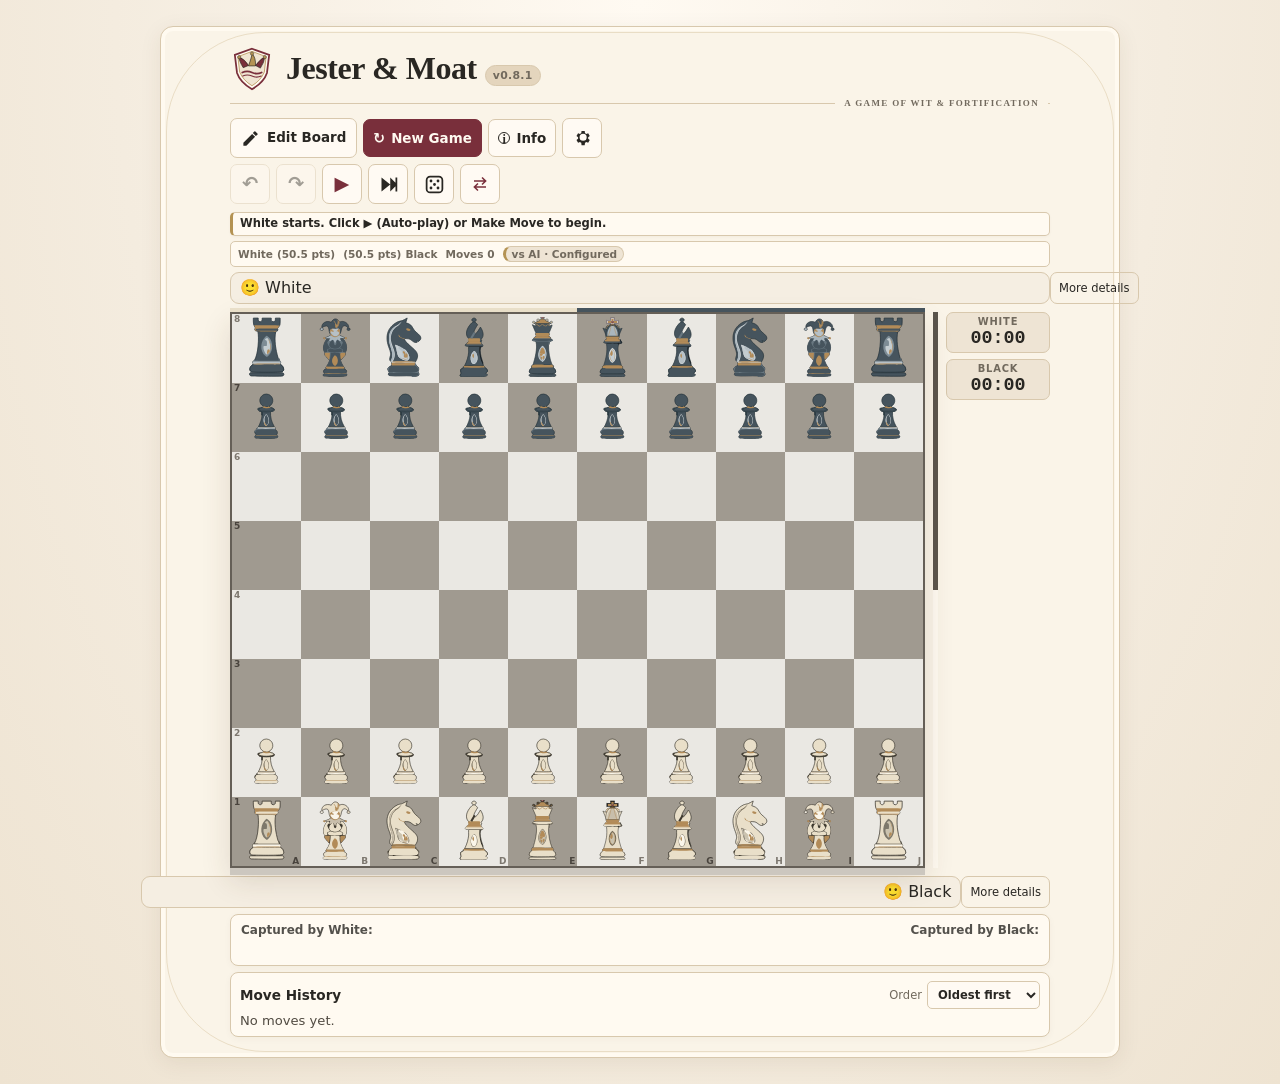
==== commit 37c1075a: "Use accessible Party Insight dialog close control" ====
--- a/index.html
+++ b/index.html
@@ -405,7 +405,7 @@
 <dialog id="partyInsightDetailsDialog" class="party-insight-details-dialog" aria-labelledby="partyInsightDetailsTitle">
  <div class="party-insight-details-content" id="partyInsightDetailsContent"></div>
  <div class="party-insight-dialog-actions">
-  <button type="button" class="secondary-btn" onclick="document.getElementById('partyInsightDetailsDialog').close()">Close</button>
+  <button type="button" class="secondary-btn" data-party-insight-close>Close</button>
  </div>
 </dialog>
 
--- a/style.css
+++ b/style.css
@@ -522,7 +522,31 @@
   .party-insight-expression { font-size: 1rem; flex: 0 0 auto; }
   .party-insight-summary { min-width: 0; overflow-wrap: anywhere; }
   .party-insight-tab[aria-expanded="true"] { border-color: var(--gold); }
-  .party-insight-tab:focus-visible { outline: 2px solid var(--burgundy); outline-offset: 2px; }
+  .party-insight-tab:focus-visible,
+  .party-insight-details-button:focus-visible { outline: 2px solid var(--burgundy); outline-offset: 2px; }
+  .party-insight-details-button {
+    flex: 0 0 auto; border: 1px solid var(--line); border-radius: 7px;
+    padding: 4px 8px; background: transparent; color: var(--ink);
+    font: inherit; font-size: .72rem; cursor: pointer;
+  }
+  .party-insight-details-dialog {
+    width: min(92vw, 560px); max-width: 560px; max-height: 82vh;
+    padding: 18px; border: 1px solid var(--line); border-radius: 12px;
+    background: var(--paper-panel, var(--paper)); color: var(--ink);
+    box-shadow: 0 12px 40px #0005; overflow: auto;
+  }
+  .party-insight-details-dialog::backdrop { background: #0008; }
+  .party-insight-details-content h2 { margin: 0 0 6px; font-size: 1.15rem; }
+  .party-insight-details-intro { margin: 0 0 12px; color: var(--muted-ink); font-size: .82rem; }
+  .party-insight-phase { padding: 10px 0; border-top: 1px solid var(--line); }
+  .party-insight-phase h3 { margin: 0 0 7px; font-size: .95rem; }
+  .party-insight-phase h4 { margin: 10px 0 5px; font-size: .82rem; }
+  .party-insight-detail-row { margin: 3px 0; font-size: .82rem; }
+  .party-insight-personality-description,
+  .party-insight-setting p { margin: 3px 0 7px; color: var(--muted-ink); font-size: .76rem; }
+  .party-insight-setting { margin: 6px 0; font-size: .8rem; }
+  .party-insight-details-error { color: var(--burgundy); font-size: .8rem; }
+  .party-insight-dialog-actions { display: flex; justify-content: flex-end; margin-top: 12px; }
   .board-frame-wrap { grid-row: 2; }
   .board-eval-track, .clock-container { grid-row: 2; }
 
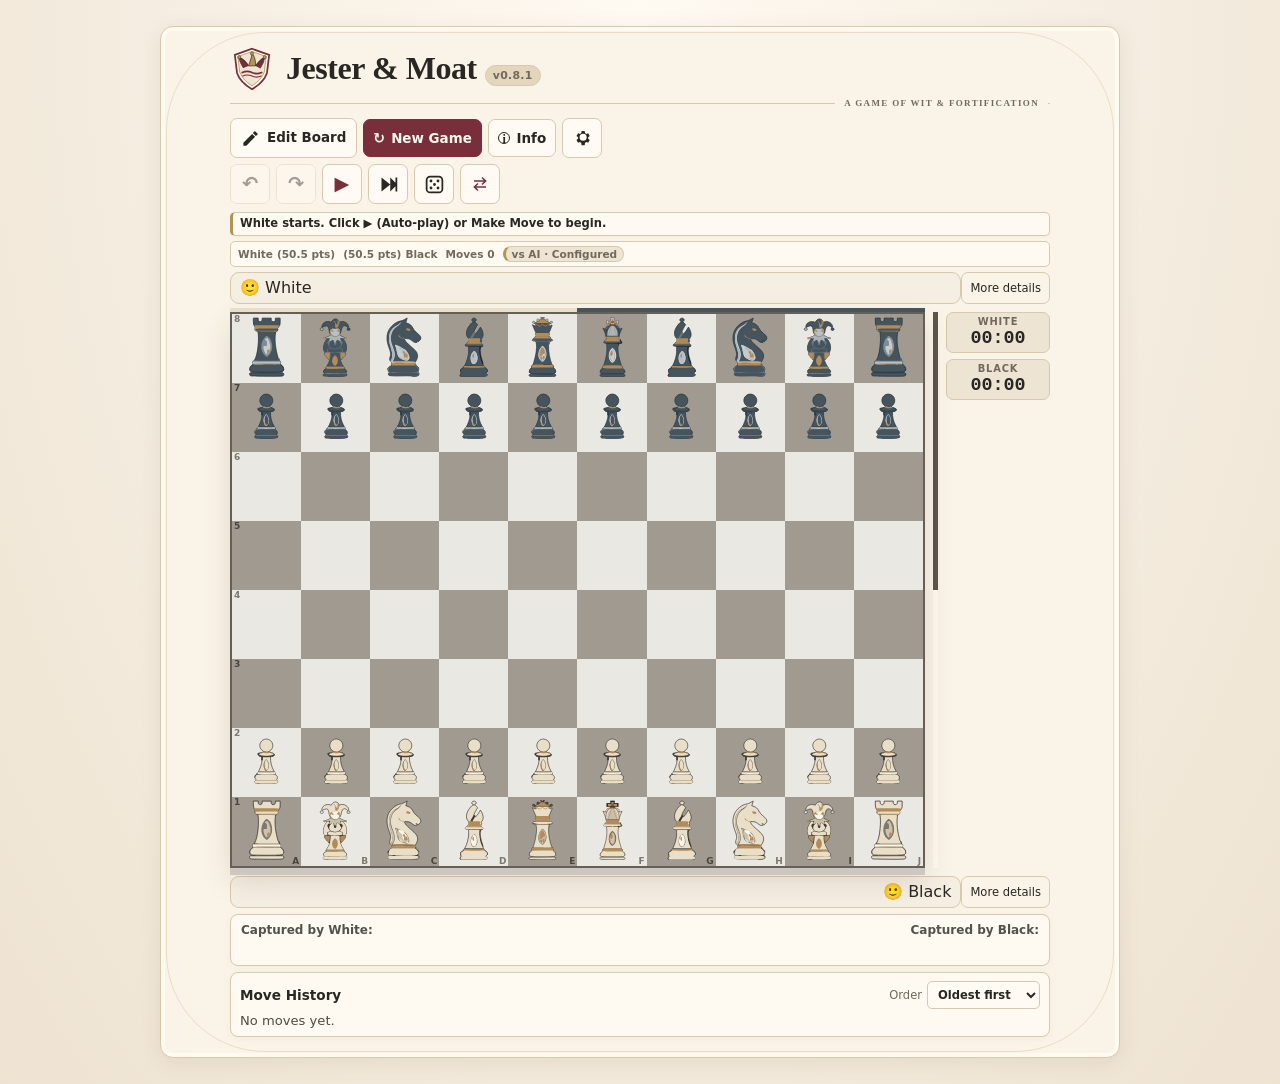
==== commit 0287f790: "ui: add Party Insight handover indicators" ====
--- a/index.html
+++ b/index.html
@@ -375,6 +375,7 @@
    <span class="party-insight-expression" aria-hidden="true">🙂 White</span>
    <span class="party-insight-summary" hidden></span>
   </button>
+  <span class="party-insight-handover" data-party-insight-handover="white" role="status" aria-live="polite" hidden>Engine changed</span>
   <button type="button" class="party-insight-details-button" data-party-insight-details="white" hidden>More details</button>
  </div>
  <div class="board-frame-wrap"><div id="board" role="grid" aria-label="Chess board 10 by 8"></div></div>
@@ -398,6 +399,7 @@
    <span class="party-insight-expression" aria-hidden="true">🙂 Black</span>
    <span class="party-insight-summary" hidden></span>
   </button>
+  <span class="party-insight-handover" data-party-insight-handover="black" role="status" aria-live="polite" hidden>Engine changed</span>
   <button type="button" class="party-insight-details-button" data-party-insight-details="black" hidden>More details</button>
  </div>
 </div>
--- a/style.css
+++ b/style.css
@@ -513,7 +513,7 @@
   .party-insight-panel-black { grid-row: 3; justify-content: flex-end; }
   .party-insight-tab {
     display: flex; align-items: center; justify-content: flex-start; gap: 8px;
-    width: 100%; min-height: 30px; padding: 4px 9px;
+    width: auto; min-width: 0; flex: 1 1 0; min-height: 30px; padding: 4px 9px;
     border: 1px solid var(--line); border-radius: 9px;
     background: var(--panel, #f5eee2); color: var(--ink);
     text-align: left; font: inherit; font-size: .78rem; line-height: 1.25; cursor: pointer;
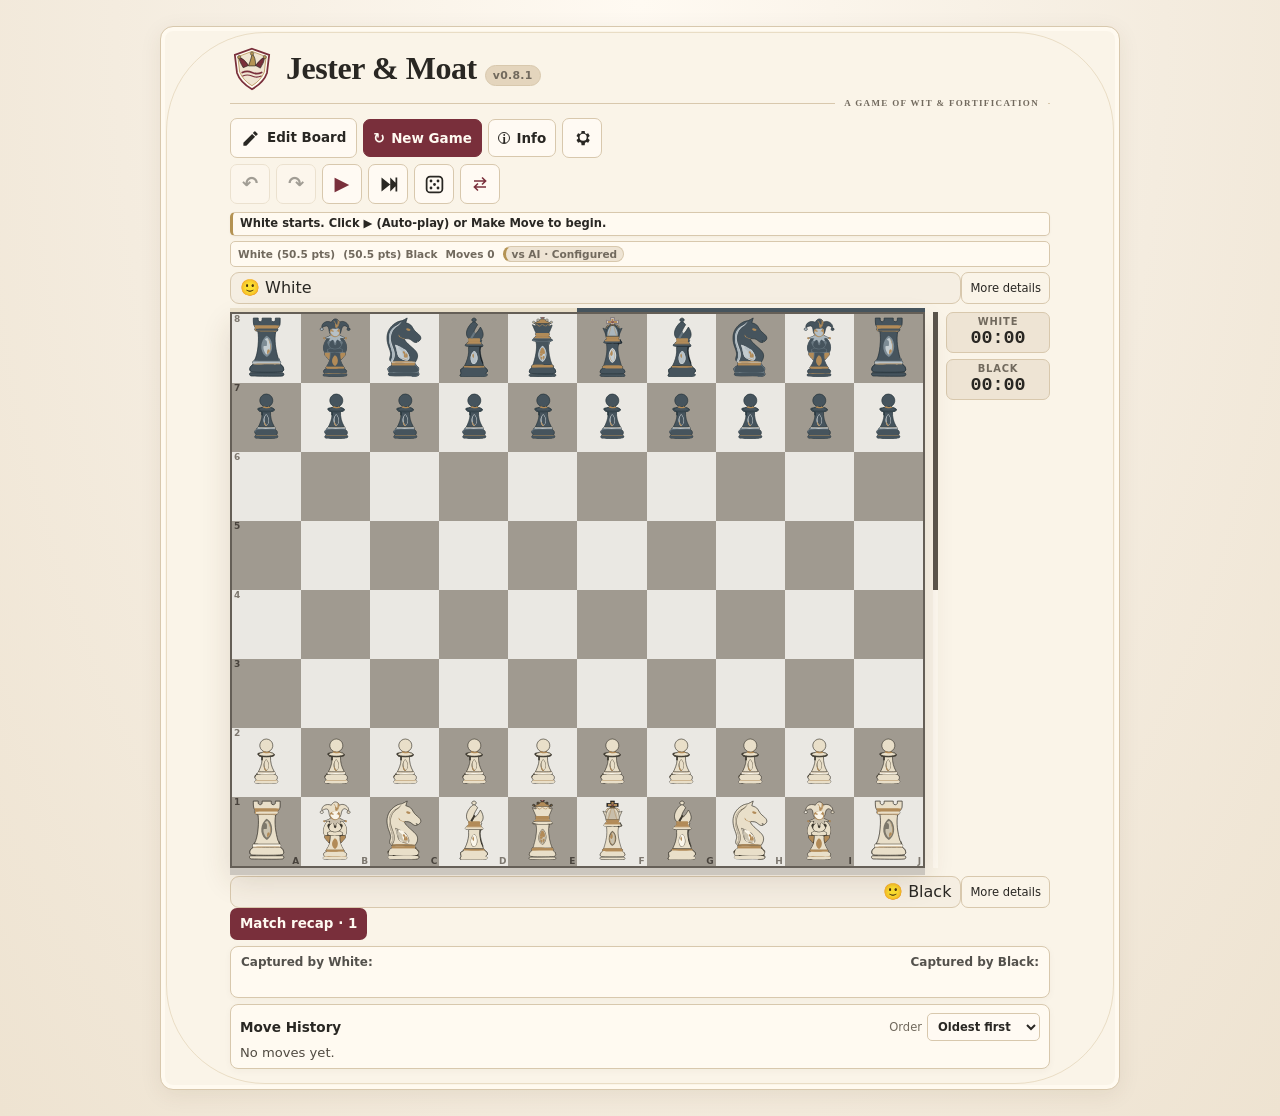
==== commit 6980d6f6: "Add Party Insight match recap dialog" ====
--- a/index.html
+++ b/index.html
@@ -404,10 +404,21 @@
  </div>
 </div>
 
+<div class="party-insight-recap">
+ <button type="button" class="party-insight-recap-button" id="partyInsightRecapButton" disabled>Match recap</button>
+</div>
+
 <dialog id="partyInsightDetailsDialog" class="party-insight-details-dialog" aria-labelledby="partyInsightDetailsTitle">
  <div class="party-insight-details-content" id="partyInsightDetailsContent"></div>
  <div class="party-insight-dialog-actions">
   <button type="button" class="secondary-btn" data-party-insight-close>Close</button>
+ </div>
+</dialog>
+
+<dialog id="partyInsightRecapDialog" class="party-insight-details-dialog party-insight-recap-dialog" aria-labelledby="partyInsightRecapTitle">
+ <div class="party-insight-details-content" id="partyInsightRecapContent"></div>
+ <div class="party-insight-dialog-actions">
+  <button type="button" class="secondary-btn" data-party-insight-recap-close>Close</button>
  </div>
 </dialog>
 
--- a/style.css
+++ b/style.css
@@ -521,6 +521,12 @@
   .party-insight-panel-black .party-insight-tab { justify-content: flex-end; text-align: right; }
   .party-insight-expression { font-size: 1rem; flex: 0 0 auto; }
   .party-insight-summary { min-width: 0; overflow-wrap: anywhere; }
+  .party-insight-handover {
+    flex: 0 0 auto; align-self: center; padding: 2px 5px;
+    border-radius: 5px; color: var(--muted-ink); font-size: .66rem;
+    line-height: 1.2; white-space: nowrap;
+  }
+  .party-insight-handover[hidden] { display: none; }
   .party-insight-tab[aria-expanded="true"] { border-color: var(--gold); }
   .party-insight-tab:focus-visible,
   .party-insight-details-button:focus-visible { outline: 2px solid var(--burgundy); outline-offset: 2px; }
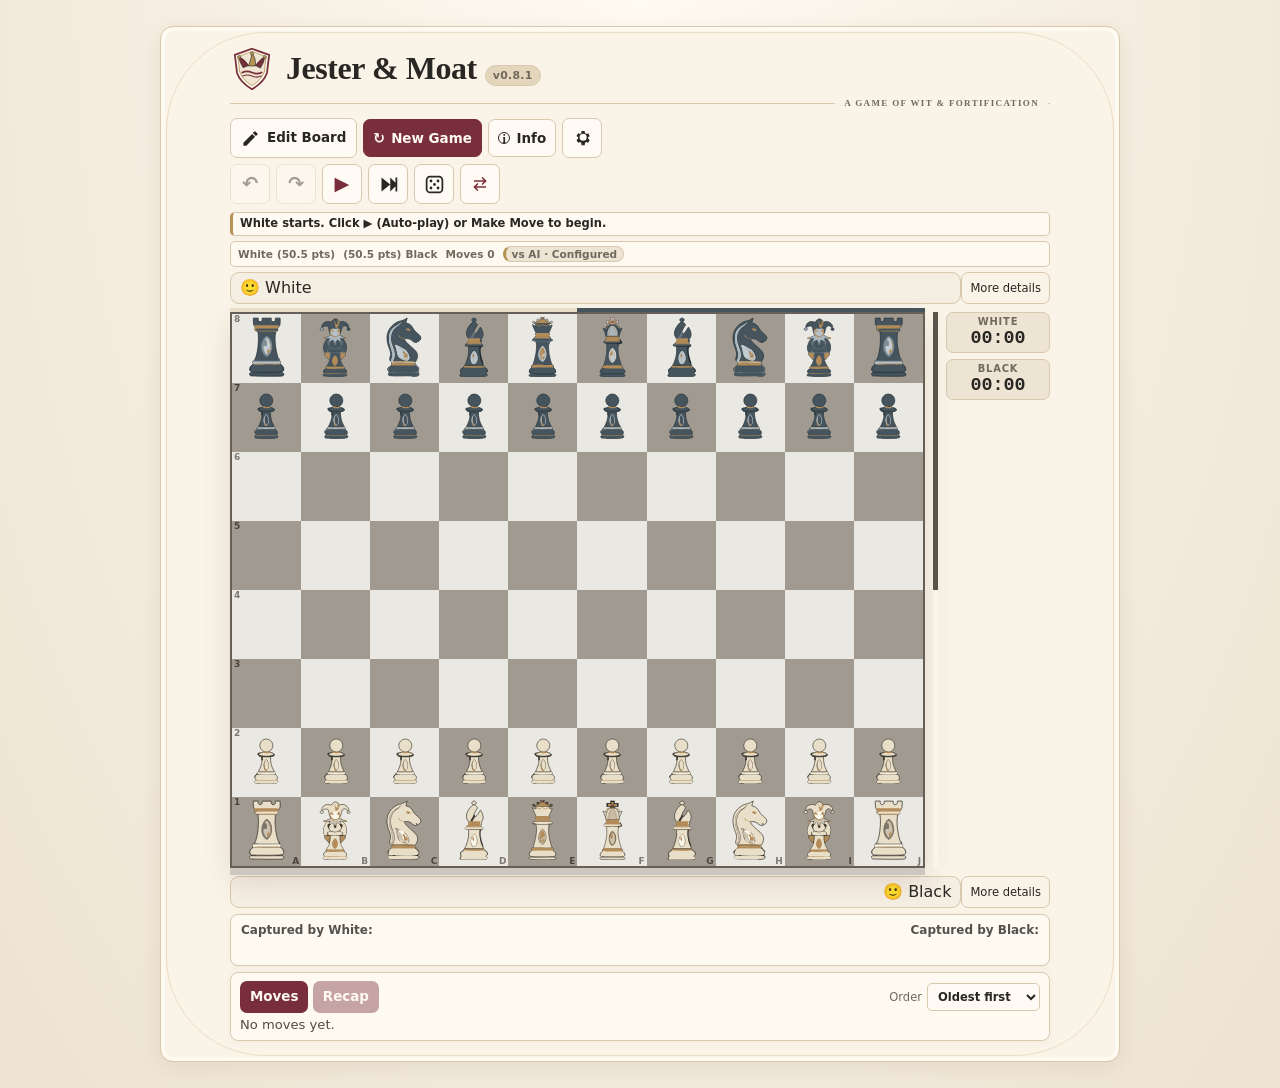
==== commit 46d6cd97: "Move match recap into shared history view" ====
--- a/index.html
+++ b/index.html
@@ -404,10 +404,6 @@
  </div>
 </div>
 
-<div class="party-insight-recap">
- <button type="button" class="party-insight-recap-button" id="partyInsightRecapButton" disabled>Match recap</button>
-</div>
-
 <dialog id="partyInsightDetailsDialog" class="party-insight-details-dialog" aria-labelledby="partyInsightDetailsTitle">
  <div class="party-insight-details-content" id="partyInsightDetailsContent"></div>
  <div class="party-insight-dialog-actions">
@@ -415,13 +411,6 @@
  </div>
 </dialog>
 
-<dialog id="partyInsightRecapDialog" class="party-insight-details-dialog party-insight-recap-dialog" aria-labelledby="partyInsightRecapTitle">
- <div class="party-insight-details-content" id="partyInsightRecapContent"></div>
- <div class="party-insight-dialog-actions">
-  <button type="button" class="secondary-btn" data-party-insight-recap-close>Close</button>
- </div>
-</dialog>
-
 <div class="dashboard">
  <div class="captured-container">
   <span style="font-size:0.75rem;opacity:0.8;font-weight:bold;">Captured by White:</span>
@@ -435,7 +424,10 @@
 
 <div class="history-box">
  <div class="history-heading">
-  <strong>Move History</strong>
+  <div class="history-view-tabs" role="group" aria-label="History view">
+   <button type="button" class="history-view-tab" id="historyMovesTab" aria-pressed="true">Moves</button>
+   <button type="button" class="history-view-tab" id="historyRecapTab" aria-pressed="false" disabled>Recap</button>
+  </div>
   <label class="history-order-control">Order
    <select id="historyOrderSelect" aria-label="Move history order">
     <option value="oldest">Oldest first</option>
@@ -444,6 +436,7 @@
   </label>
  </div>
  <div id="history">No moves yet.</div>
+ <div id="partyInsightRecapContent" hidden></div>
 </div>
 </main>
 
--- a/style.css
+++ b/style.css
@@ -542,6 +542,20 @@
     box-shadow: 0 12px 40px #0005; overflow: auto;
   }
   .party-insight-details-dialog::backdrop { background: #0008; }
+  .party-insight-recap { display: flex; justify-content: center; margin: 4px 0 8px; }
+  .party-insight-recap-button {
+    min-height: 28px; padding: 4px 10px; border: 1px solid var(--line);
+    border-radius: 7px; background: var(--panel, #f5eee2); color: var(--ink);
+    font: inherit; font-size: .74rem; cursor: pointer;
+  }
+  .party-insight-recap-button:disabled { opacity: .55; cursor: default; }
+  .party-insight-recap-outcome { margin: 0 0 10px; font-size: .84rem; font-weight: 700; }
+  .party-insight-recap-empty { color: var(--muted-ink); font-size: .82rem; }
+  .party-insight-recap-list { margin: 0; padding-left: 22px; }
+  .party-insight-recap-list li { padding: 8px 0; border-top: 1px solid var(--line); }
+  .party-insight-recap-list li strong { font-size: .82rem; }
+  .party-insight-recap-list li p { margin: 3px 0; font-size: .8rem; overflow-wrap: anywhere; }
+  .party-insight-recap-list li small { color: var(--muted-ink); font-size: .7rem; }
   .party-insight-details-content h2 { margin: 0 0 6px; font-size: 1.15rem; }
   .party-insight-details-intro { margin: 0 0 12px; color: var(--muted-ink); font-size: .82rem; }
   .party-insight-phase { padding: 10px 0; border-top: 1px solid var(--line); }
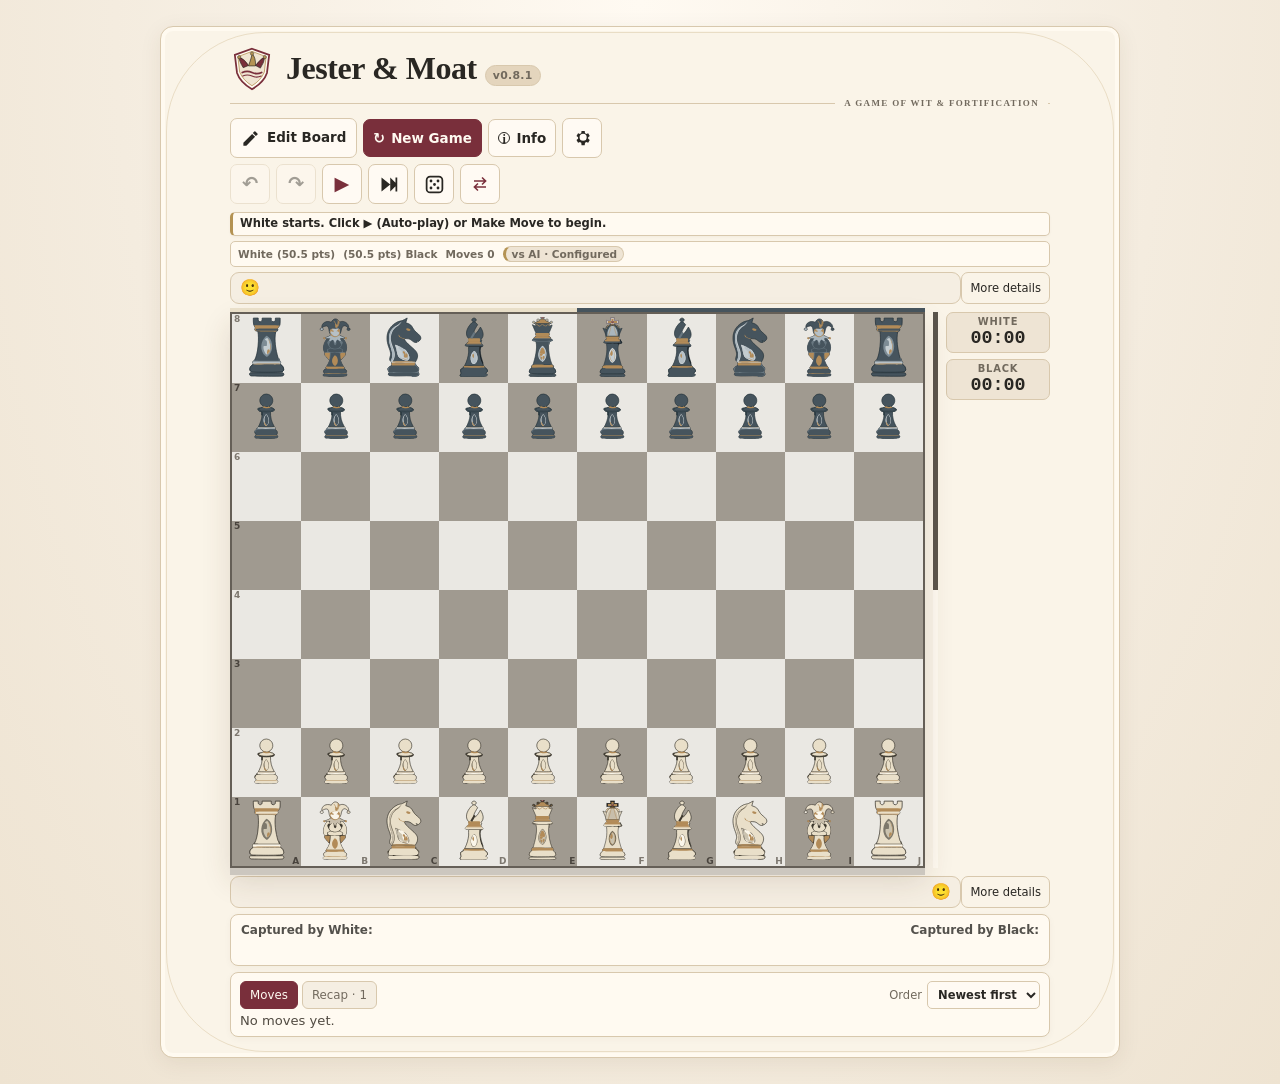
==== commit 44eacd85: "Refine Party Insight side reactions and layout" ====
--- a/index.html
+++ b/index.html
@@ -372,7 +372,7 @@
 <div class="board-layout" id="boardLayout">
  <div class="party-insight-panel party-insight-panel-white">
   <button type="button" class="party-insight-tab" data-party-insight-side="white" aria-label="Show White AI information" aria-expanded="false">
-   <span class="party-insight-expression" aria-hidden="true">🙂 White</span>
+   <span class="party-insight-expression" aria-hidden="true"><span class="party-insight-emoji">🙂</span><span class="party-insight-reaction-text">Ready to play.</span></span>
    <span class="party-insight-summary" hidden></span>
   </button>
   <span class="party-insight-handover" data-party-insight-handover="white" role="status" aria-live="polite" hidden>Engine changed</span>
@@ -396,7 +396,7 @@
  </div>
  <div class="party-insight-panel party-insight-panel-black">
   <button type="button" class="party-insight-tab" data-party-insight-side="black" aria-label="Show Black AI information" aria-expanded="false">
-   <span class="party-insight-expression" aria-hidden="true">🙂 Black</span>
+   <span class="party-insight-expression" aria-hidden="true"><span class="party-insight-emoji">🙂</span><span class="party-insight-reaction-text">Waiting for my chance.</span></span>
    <span class="party-insight-summary" hidden></span>
   </button>
   <span class="party-insight-handover" data-party-insight-handover="black" role="status" aria-live="polite" hidden>Engine changed</span>
--- a/style.css
+++ b/style.css
@@ -542,13 +542,16 @@
     box-shadow: 0 12px 40px #0005; overflow: auto;
   }
   .party-insight-details-dialog::backdrop { background: #0008; }
-  .party-insight-recap { display: flex; justify-content: center; margin: 4px 0 8px; }
-  .party-insight-recap-button {
-    min-height: 28px; padding: 4px 10px; border: 1px solid var(--line);
-    border-radius: 7px; background: var(--panel, #f5eee2); color: var(--ink);
+  .history-view-tabs { display: inline-flex; align-items: center; gap: 4px; }
+  .history-view-tab {
+    min-height: 28px; padding: 4px 9px; border: 1px solid var(--line);
+    border-radius: 6px; background: var(--panel, #f5eee2); color: var(--muted-ink);
     font: inherit; font-size: .74rem; cursor: pointer;
   }
-  .party-insight-recap-button:disabled { opacity: .55; cursor: default; }
+  .history-view-tab[aria-pressed="true"] { background: var(--burgundy); border-color: var(--burgundy); color: #fffaf1; }
+  .history-view-tab:disabled { opacity: .55; cursor: default; }
+  #history[hidden], #partyInsightRecapContent[hidden] { display: none !important; }
+  #partyInsightRecapContent { margin-top: 4px; }
   .party-insight-recap-outcome { margin: 0 0 10px; font-size: .84rem; font-weight: 700; }
   .party-insight-recap-empty { color: var(--muted-ink); font-size: .82rem; }
   .party-insight-recap-list { margin: 0; padding-left: 22px; }
@@ -716,7 +719,8 @@
   .history-heading { display: flex; justify-content: space-between; align-items: center; gap: 8px; }
   .history-order-control { display: inline-flex; align-items: center; gap: 5px; font-size: .72rem; color: var(--muted-ink); white-space: nowrap; }
   .history-order-control select { flex: 0 0 auto; min-width: 0; min-height: 28px; padding: 3px 6px; font-size: .72rem; border-radius: 5px; background: var(--paper-panel); color: var(--ink); border-color: var(--line); }
-  #history { max-height: 82px; overflow: auto; margin-top: 4px; white-space: pre-wrap; color: #514b42; font-family: monospace; font-size: .82rem; }
+  #history, #partyInsightRecapContent { max-height: 220px; overflow: auto; }
+  #history { margin-top: 4px; white-space: pre-wrap; color: #514b42; font-family: monospace; font-size: .82rem; }
 
   /* Modal */
   .modal-overlay { display: none; position: fixed; top: 0; left: 0; width: 100vw; height: 100vh; background: #292723a8; backdrop-filter: blur(3px); z-index: 999; align-items: center; justify-content: center; }
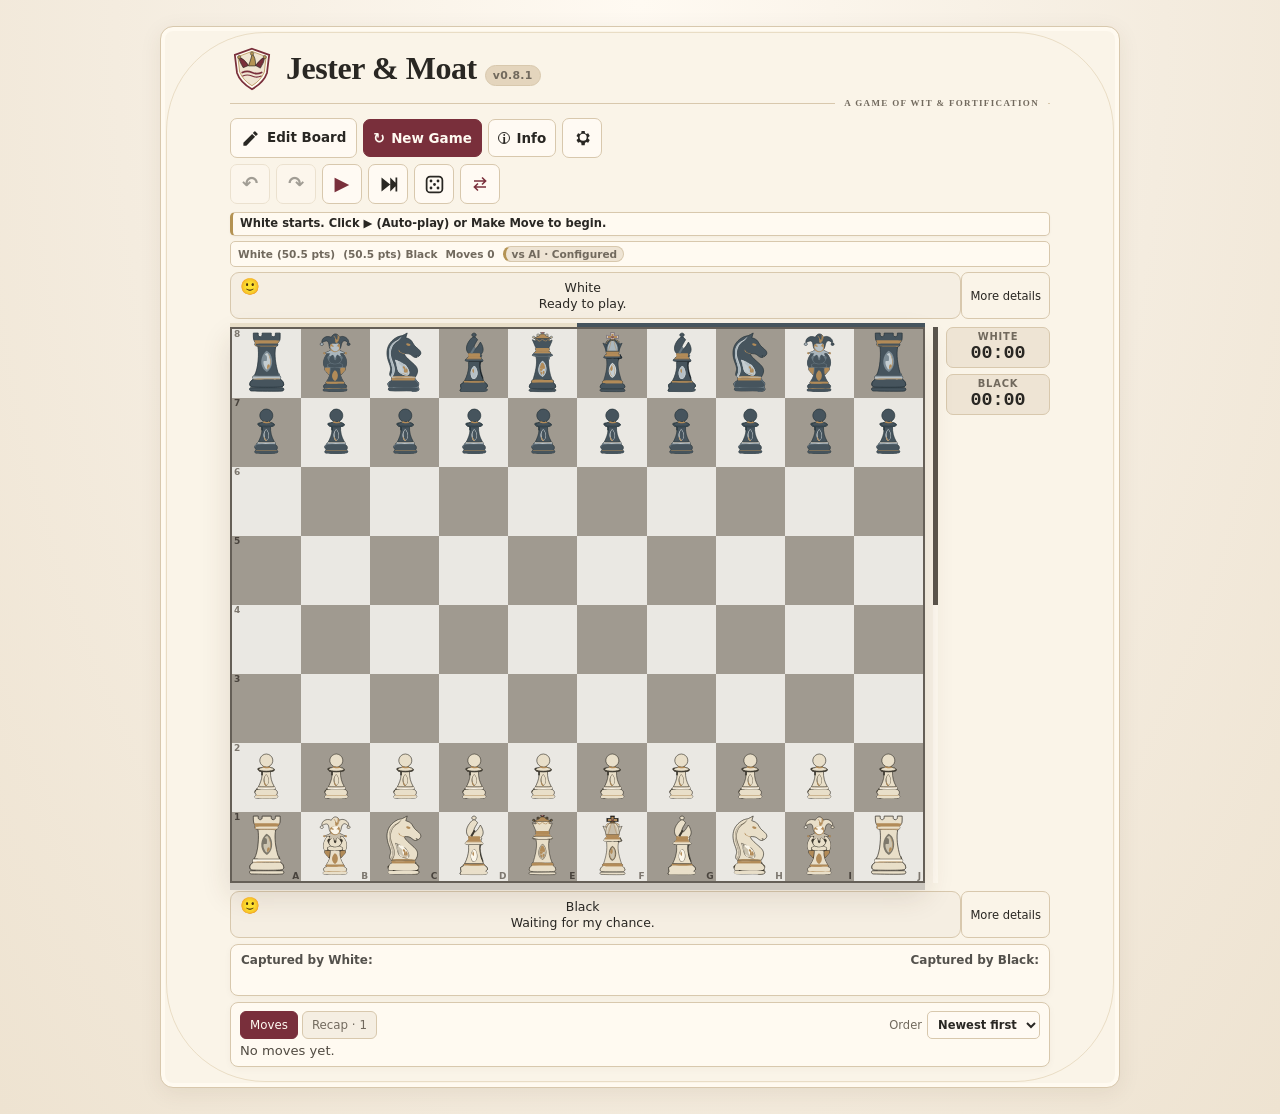
==== commit 2bf256ed: "Preserve side labels in Party Insight reactions" ====
--- a/index.html
+++ b/index.html
@@ -372,7 +372,7 @@
 <div class="board-layout" id="boardLayout">
  <div class="party-insight-panel party-insight-panel-white">
   <button type="button" class="party-insight-tab" data-party-insight-side="white" aria-label="Show White AI information" aria-expanded="false">
-   <span class="party-insight-expression" aria-hidden="true"><span class="party-insight-emoji">🙂</span><span class="party-insight-reaction-text">Ready to play.</span></span>
+   <span class="party-insight-expression" aria-hidden="true"><span class="party-insight-emoji">🙂</span><span class="party-insight-side-label">White</span><span class="party-insight-reaction-text">Ready to play.</span></span>
    <span class="party-insight-summary" hidden></span>
   </button>
   <span class="party-insight-handover" data-party-insight-handover="white" role="status" aria-live="polite" hidden>Engine changed</span>
@@ -396,7 +396,7 @@
  </div>
  <div class="party-insight-panel party-insight-panel-black">
   <button type="button" class="party-insight-tab" data-party-insight-side="black" aria-label="Show Black AI information" aria-expanded="false">
-   <span class="party-insight-expression" aria-hidden="true"><span class="party-insight-emoji">🙂</span><span class="party-insight-reaction-text">Waiting for my chance.</span></span>
+   <span class="party-insight-expression" aria-hidden="true"><span class="party-insight-emoji">🙂</span><span class="party-insight-side-label">Black</span><span class="party-insight-reaction-text">Waiting for my chance.</span></span>
    <span class="party-insight-summary" hidden></span>
   </button>
   <span class="party-insight-handover" data-party-insight-handover="black" role="status" aria-live="polite" hidden>Engine changed</span>
--- a/style.css
+++ b/style.css
@@ -519,7 +519,9 @@
     text-align: left; font: inherit; font-size: .78rem; line-height: 1.25; cursor: pointer;
   }
   .party-insight-panel-black .party-insight-tab { justify-content: flex-end; text-align: right; }
-  .party-insight-expression { font-size: 1rem; flex: 0 0 auto; }
+  .party-insight-expression { position: relative; display: block; width: 100%; min-width: 0; padding: 3px 30px 3px 4px; font-size: .78rem; text-align: center; }
+  .party-insight-emoji { position: absolute; top: 2px; left: 0; font-size: 1rem; line-height: 1; }
+  .party-insight-reaction-text { display: block; min-width: 0; overflow-wrap: anywhere; }
   .party-insight-summary { min-width: 0; overflow-wrap: anywhere; }
   .party-insight-handover {
     flex: 0 0 auto; align-self: center; padding: 2px 5px;
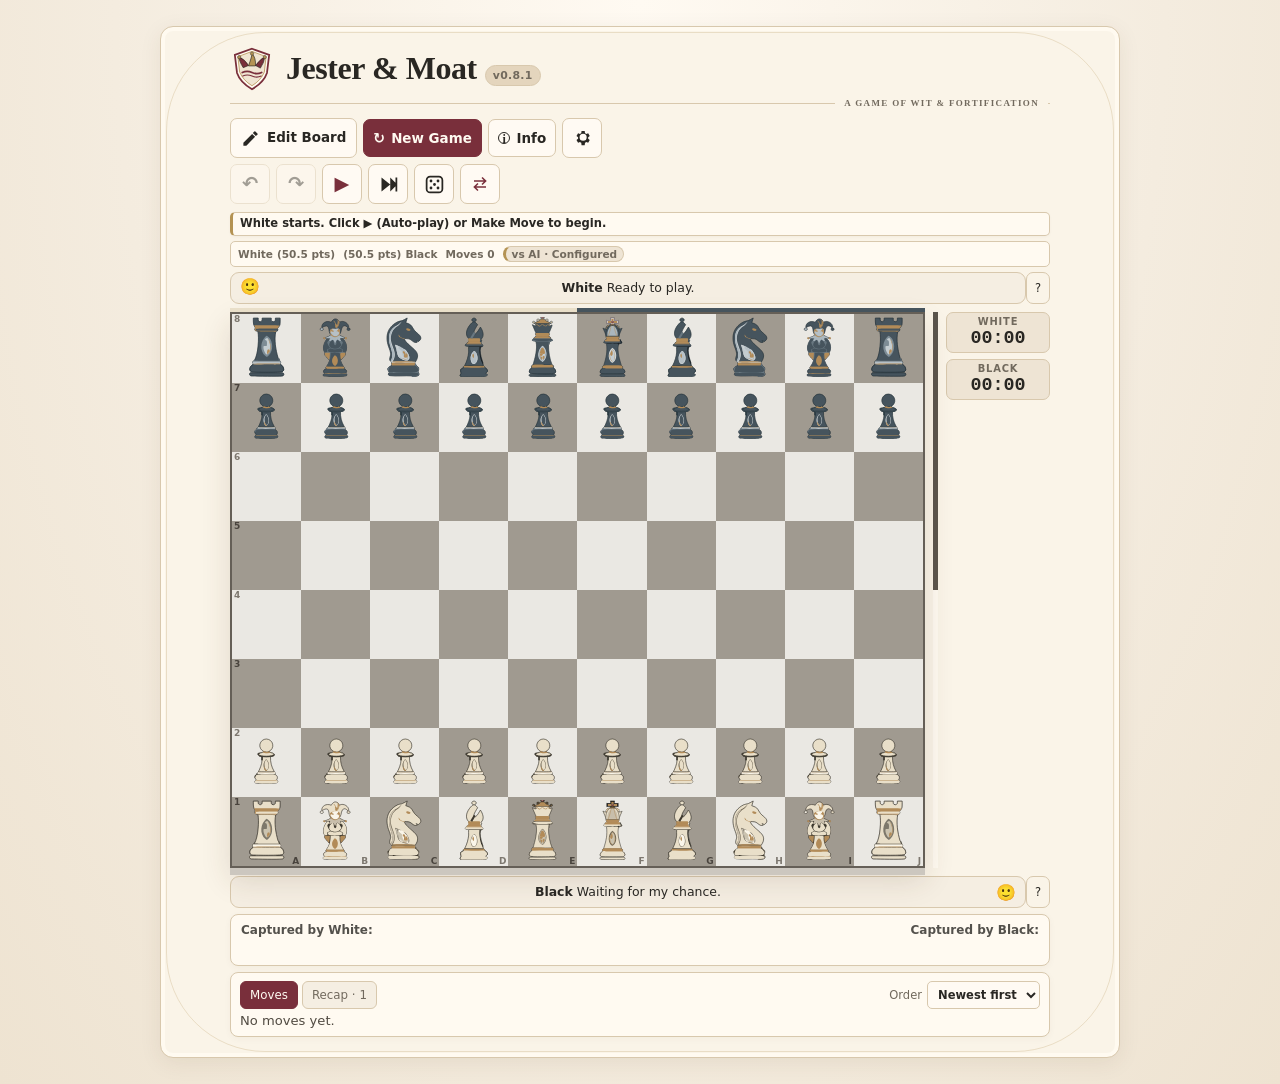
==== commit b108e7b9: "ui: use compact accessible details triggers" ====
--- a/index.html
+++ b/index.html
@@ -376,7 +376,7 @@
    <span class="party-insight-summary" hidden></span>
   </button>
   <span class="party-insight-handover" data-party-insight-handover="white" role="status" aria-live="polite" hidden>Engine changed</span>
-  <button type="button" class="party-insight-details-button" data-party-insight-details="white" hidden>More details</button>
+  <button type="button" class="party-insight-details-button" data-party-insight-details="white" aria-label="Show full White AI details" title="More details" hidden>?</button>
  </div>
  <div class="board-frame-wrap"><div id="board" role="grid" aria-label="Chess board 10 by 8"></div></div>
  <div class="eval-bar-track board-eval-track" id="boardEvalTrack" role="img" aria-label="Material balance: White at bottom, Black at top">
@@ -400,7 +400,7 @@
    <span class="party-insight-summary" hidden></span>
   </button>
   <span class="party-insight-handover" data-party-insight-handover="black" role="status" aria-live="polite" hidden>Engine changed</span>
-  <button type="button" class="party-insight-details-button" data-party-insight-details="black" hidden>More details</button>
+  <button type="button" class="party-insight-details-button" data-party-insight-details="black" aria-label="Show full Black AI details" title="More details" hidden>?</button>
  </div>
 </div>
 
--- a/style.css
+++ b/style.css
@@ -511,6 +511,8 @@
   }
   .party-insight-panel-white { grid-row: 1; justify-content: flex-start; }
   .party-insight-panel-black { grid-row: 3; justify-content: flex-end; }
+  .board-layout.is-black-perspective .party-insight-panel-white { grid-row: 3; }
+  .board-layout.is-black-perspective .party-insight-panel-black { grid-row: 1; }
   .party-insight-tab {
     display: flex; align-items: center; justify-content: flex-start; gap: 8px;
     width: auto; min-width: 0; flex: 1 1 0; min-height: 30px; padding: 4px 9px;
@@ -519,8 +521,10 @@
     text-align: left; font: inherit; font-size: .78rem; line-height: 1.25; cursor: pointer;
   }
   .party-insight-panel-black .party-insight-tab { justify-content: flex-end; text-align: right; }
-  .party-insight-expression { position: relative; display: block; width: 100%; min-width: 0; padding: 3px 30px 3px 4px; font-size: .78rem; text-align: center; }
+  .party-insight-expression { position: relative; display: flex; align-items: center; justify-content: center; gap: 4px; width: 100%; min-width: 0; padding: 3px 30px; font-size: .78rem; text-align: center; }
   .party-insight-emoji { position: absolute; top: 2px; left: 0; font-size: 1rem; line-height: 1; }
+  .party-insight-panel-black .party-insight-emoji { top: auto; right: 0; bottom: 2px; left: auto; }
+  .party-insight-side-label { flex: 0 0 auto; font-weight: 700; }
   .party-insight-reaction-text { display: block; min-width: 0; overflow-wrap: anywhere; }
   .party-insight-summary { min-width: 0; overflow-wrap: anywhere; }
   .party-insight-handover {
@@ -820,6 +824,8 @@
     .board-layout .clock-container { grid-row: 1; }
     .board-layout .board-frame-wrap { grid-column: 1; grid-row: 3; }
     .board-layout .party-insight-panel-black { grid-row: 4; }
+    .board-layout.is-black-perspective .party-insight-panel-black { grid-row: 2; }
+    .board-layout.is-black-perspective .party-insight-panel-white { grid-row: 4; }
     .board-layout #board { width: 100%; }
     .board-layout .board-eval-track { display: none !important; }
     .clock-container { grid-column: 1; grid-row: 1; width: 100%; flex-direction: row; order: 0; }
